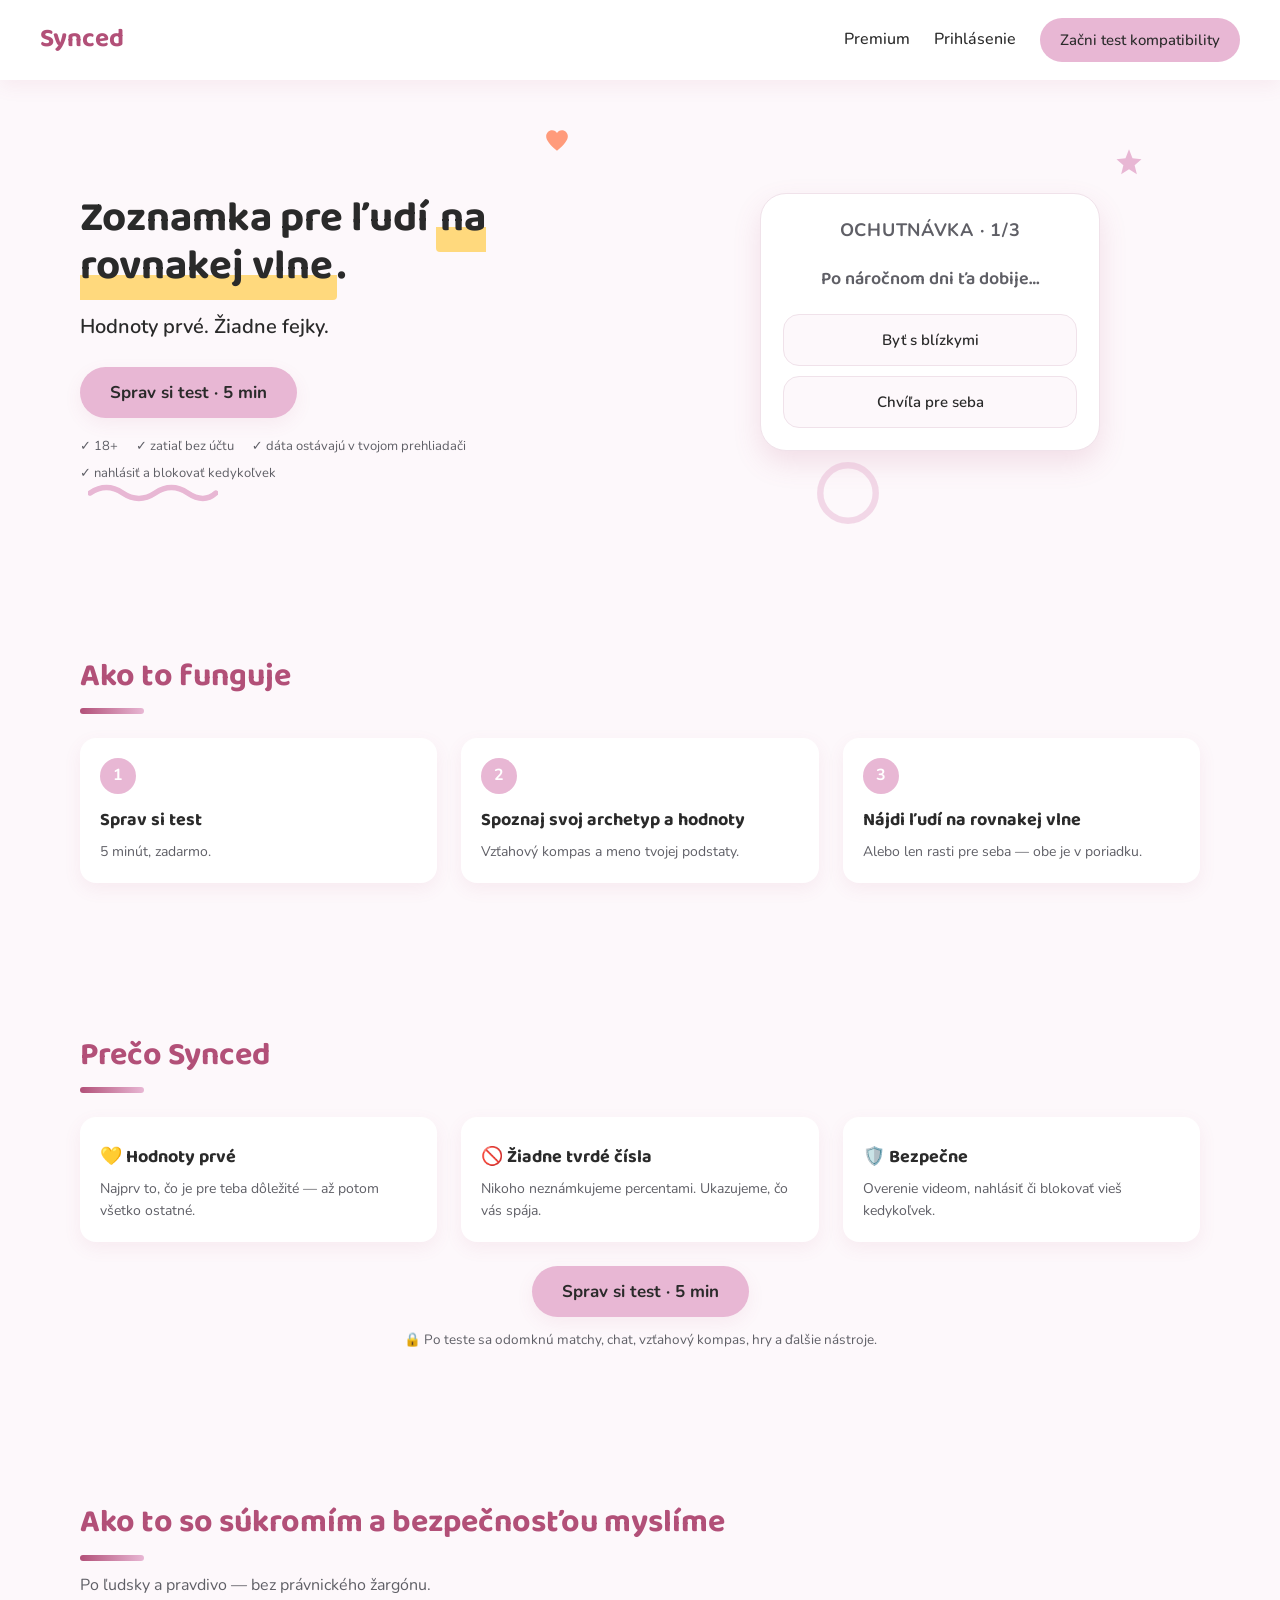
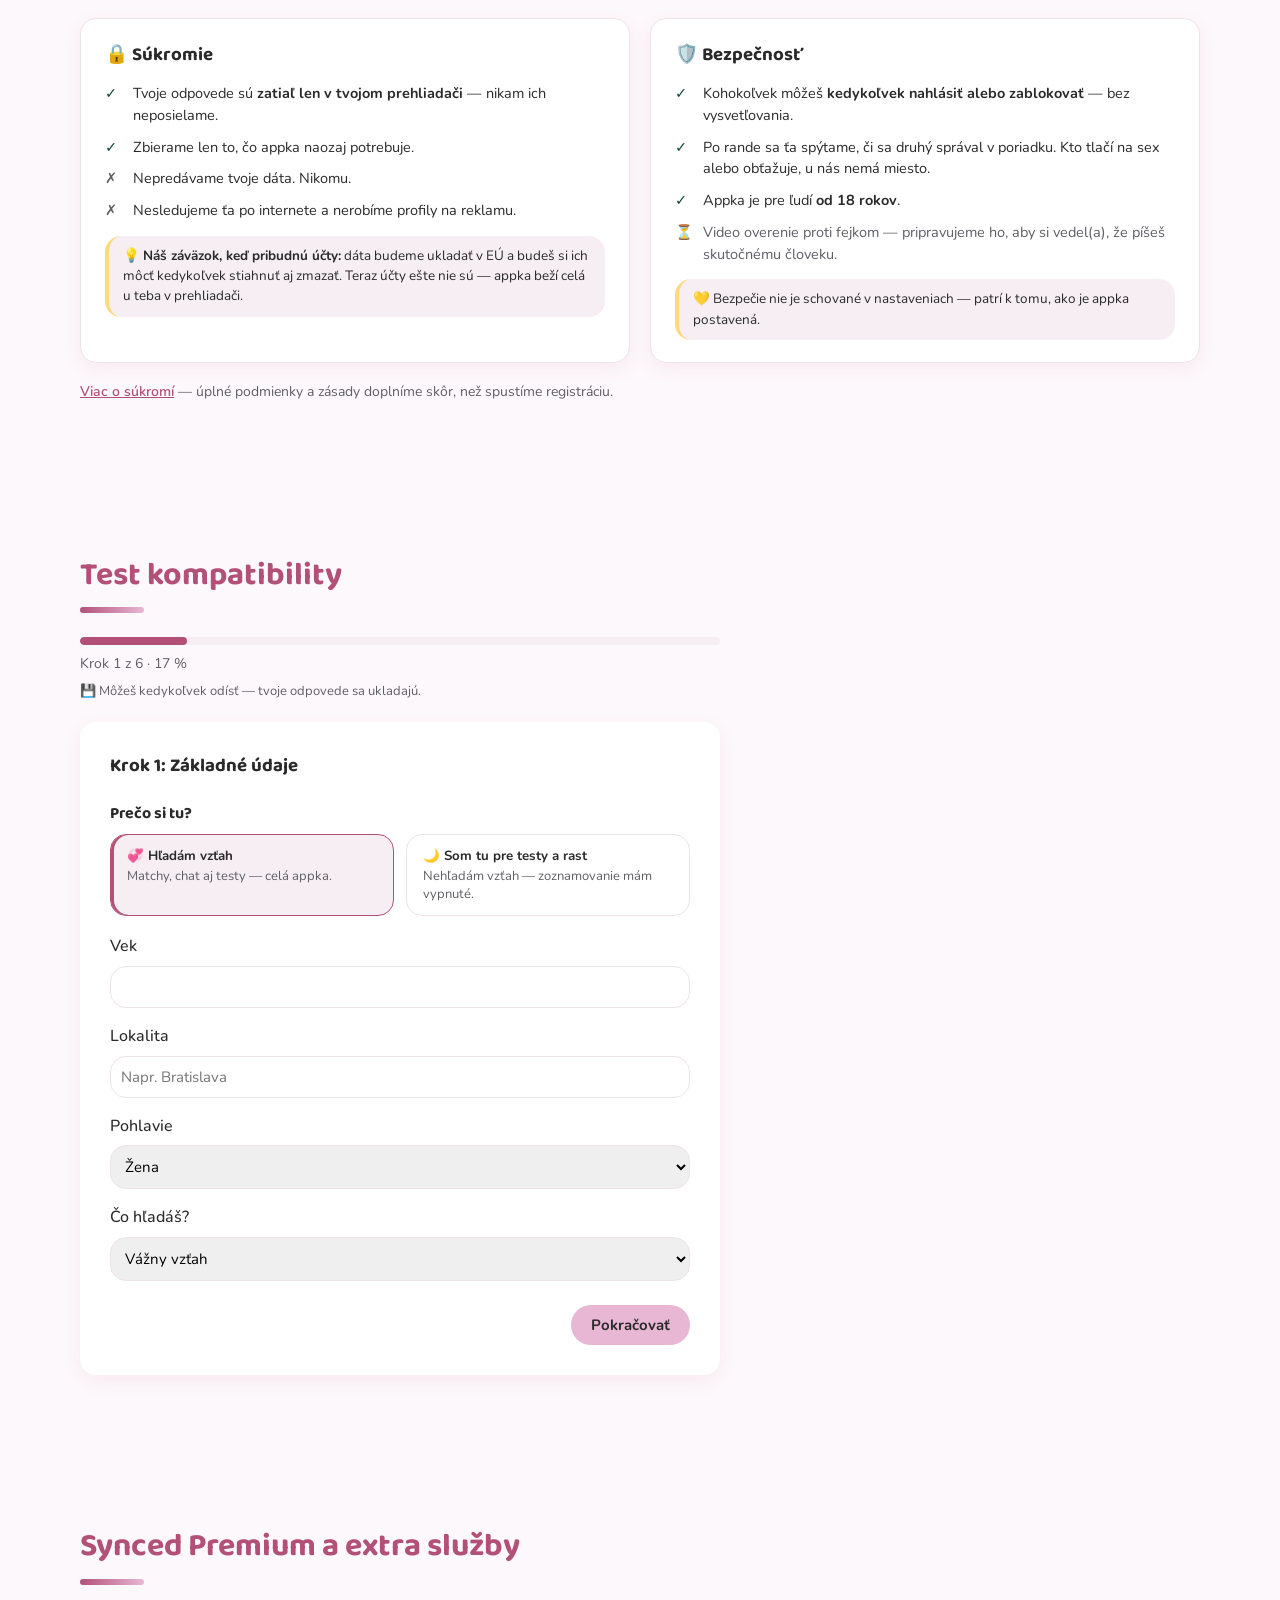
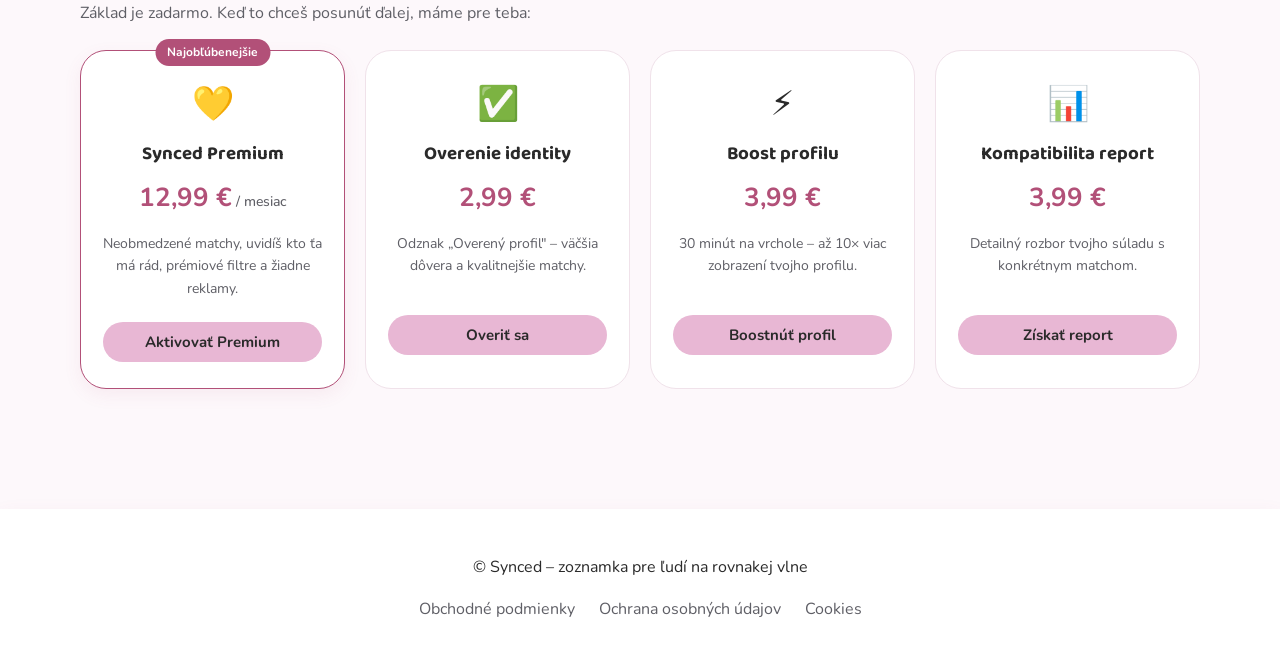
==== index.html @ 45dd11b1 "Landing: ludske zhrnutie sukromia + bezpecnost ako vyhoda (pravdive, bez backendu) Logika, data, mat" ====
<!DOCTYPE html>
<html lang="sk">
<head>
  <meta charset="UTF-8">
  <title>Synced – Zoznamka na rovnakej vlne</title>
  <meta name="viewport" content="width=device-width, initial-scale=1.0">
  <meta name="description" content="Synced – hodnotová zoznamka pre ľudí, ktorí hľadajú seriózny vzťah. Kompatibilita, hodnoty a video overenie.">
  <!-- PWA -->
  <link rel="manifest" href="manifest.json">
  <meta name="theme-color" content="#e8b7d4">
  <link rel="icon" type="image/png" sizes="32x32" href="assets/icon/favicon-32.png">
  <link rel="apple-touch-icon" sizes="180x180" href="assets/icon/apple-touch-icon.png">
  <meta name="apple-mobile-web-app-capable" content="yes">
  <meta name="apple-mobile-web-app-status-bar-style" content="default">
  <meta name="apple-mobile-web-app-title" content="Synced">
  <meta name="mobile-web-app-capable" content="yes">

  <link rel="preconnect" href="https://fonts.googleapis.com">
  <link rel="preconnect" href="https://fonts.gstatic.com" crossorigin>
  <link href="https://fonts.googleapis.com/css2?family=Baloo+2:wght@500;600;700&family=Nunito:wght@400;600;700&display=swap" rel="stylesheet">
  <link rel="stylesheet" href="styles.css">
</head>
<body>

  <!-- 1) LANDING / DOMOV -->
  <header class="app-header">
    <a href="#hero" class="logo">Synced</a>

    <!-- Hamburger pre mobil -->
    <button class="nav-toggle" id="navToggle" aria-label="Otvoriť menu" aria-expanded="false">
      <span></span><span></span><span></span>
    </button>

    <nav class="main-nav" id="mainNav">
      <a href="#dashboard" data-app-nav>Rozcestník</a>
      <a href="#rt-test" data-app-nav>Kompas</a>
      <a href="#matches" data-app-nav>Matchy</a>
      <a href="#profile" data-app-nav>Profil</a>
      <a href="#premium">Premium</a>
      <a href="#login">Prihlásenie</a>
      <a href="#signup" class="btn-primary" data-scroll="#signup">Začni test kompatibility</a>
    </nav>
  </header>

  <main>

    <!-- HERO SEKCIA -->
    <section id="hero" class="section-hero">
      <!-- Hravé dekorácie (čisté inline SVG, žiadne cudzie obrázky) -->
      <div class="hero-deco" aria-hidden="true">
        <svg class="hero-deco__item hero-deco__item--wave" viewBox="0 0 120 24" fill="none">
          <path d="M2 12 Q17 2 32 12 T62 12 T92 12 T118 12" stroke="var(--c-primary)" stroke-width="5" stroke-linecap="round"/>
        </svg>
        <svg class="hero-deco__item hero-deco__item--star" viewBox="0 0 24 24">
          <polygon points="12,1 14.8,8.2 22,9 16.5,13.8 18.3,21 12,17 5.7,21 7.5,13.8 2,9 9.2,8.2" fill="var(--c-primary)"/>
        </svg>
        <!-- koralová = jediný sekundárny ilustračný detail v hero -->
        <svg class="hero-deco__item hero-deco__item--heart" viewBox="0 0 24 24">
          <path d="M12 21 C5 15 2 11 2 7.5 C2 4.5 4.5 2 7.5 2 C9.5 2 11.2 3.1 12 4.7 C12.8 3.1 14.5 2 16.5 2 C19.5 2 22 4.5 22 7.5 C22 11 19 15 12 21 Z" fill="var(--c-secondary)"/>
        </svg>
        <svg class="hero-deco__item hero-deco__item--circle" viewBox="0 0 60 60">
          <circle cx="30" cy="30" r="26" fill="none" stroke="var(--c-primary)" stroke-width="6" opacity="0.5"/>
        </svg>
      </div>
      <div class="hero-text">
        <h1>Zoznamka pre ľudí <em class="hero-hl">na rovnakej vlne</em>.</h1>
        <p class="hero-sub">Hodnoty prvé. Žiadne fejky.</p>
        <button class="btn-primary btn-lg hero-cta" data-scroll="#signup">Sprav si test · 5 min</button>

        <!-- Trust pásik -->
        <!-- Claimy musia byť pravdivé pre AKTUÁLNY stav appky:
             beží bez backendu, takže žiadne „overení ľudia" ani
             „dáta v EÚ" – to sú zatiaľ len princípy (viď #privacy). -->
        <ul class="trust-strip">
          <li>✓ 18+</li>
          <li>✓ zatiaľ bez účtu</li>
          <li>✓ dáta ostávajú v tvojom prehliadači</li>
          <li>✓ nahlásiť a blokovať kedykoľvek</li>
        </ul>
      </div>
      <div class="hero-visual">
        <!-- Ochutnávka (3 kliky) – JS ju skryje, keď je test hotový -->
        <div class="taster" id="taster"><!-- naplní JS z TASTER --></div>
        <img class="hero-portrait" id="heroPortrait" src="assets/archetypes/kralovna.png"
          alt="Ilustrácia archetypu Kráľovná" width="320" height="320" hidden>
      </div>
    </section>

    <!-- AKO TO FUNGUJE – kompaktný pásik pod hero -->
    <section id="how-it-works" class="section section--tight">
      <h2>Ako to funguje</h2>
      <div class="steps steps--compact">
        <div class="step">
          <div class="step__num">1</div>
          <h3>Sprav si test</h3>
          <p>5 minút, zadarmo.</p>
        </div>
        <div class="step">
          <div class="step__num">2</div>
          <h3>Spoznaj svoj archetyp a hodnoty</h3>
          <p>Vzťahový kompas a meno tvojej podstaty.</p>
        </div>
        <div class="step">
          <div class="step__num">3</div>
          <h3>Nájdi ľudí na rovnakej vlne</h3>
          <p>Alebo len rasti pre seba — obe je v poriadku.</p>
        </div>
      </div>
    </section>

    <!-- PREČO SYNCED – krátko, pre nového návštevníka -->
    <section id="why-synced" class="section section--tight" data-before-test>
      <h2>Prečo Synced</h2>
      <div class="steps steps--compact">
        <div class="step">
          <h3>💛 Hodnoty prvé</h3>
          <p>Najprv to, čo je pre teba dôležité — až potom všetko ostatné.</p>
        </div>
        <div class="step">
          <h3>🚫 Žiadne tvrdé čísla</h3>
          <p>Nikoho neznámkujeme percentami. Ukazujeme, čo vás spája.</p>
        </div>
        <div class="step">
          <h3>🛡️ Bezpečne</h3>
          <p>Overenie videom, nahlásiť či blokovať vieš kedykoľvek.</p>
        </div>
      </div>
      <div class="why-cta">
        <button class="btn-primary btn-lg" data-scroll="#signup">Sprav si test · 5 min</button>
        <p class="locked-note" id="lockedNote">🔒 Po teste sa odomknú matchy, chat,
          vzťahový kompas, hry a ďalšie nástroje.</p>
      </div>
    </section>

    <!-- 2c) SÚKROMIE A BEZPEČNOSŤ – ľudské zhrnutie (nie právny dokument) -->
    <section id="privacy" class="section section--tight">
      <h2>Ako to so súkromím a bezpečnosťou myslíme</h2>
      <p class="dash-lead">Po ľudsky a pravdivo — bez právnického žargónu.</p>

      <div class="privacy-grid">
        <!-- A) SÚKROMIE -->
        <div class="privacy-card">
          <h3>🔒 Súkromie</h3>
          <ul class="privacy-list">
            <li class="privacy-yes">Tvoje odpovede sú <strong>zatiaľ len v tvojom
              prehliadači</strong> — nikam ich neposielame.</li>
            <li class="privacy-yes">Zbierame len to, čo appka naozaj potrebuje.</li>
            <li class="privacy-no">Nepredávame tvoje dáta. Nikomu.</li>
            <li class="privacy-no">Nesledujeme ťa po internete a nerobíme profily
              na reklamu.</li>
          </ul>
          <p class="privacy-principle">💡 <strong>Náš záväzok, keď pribudnú účty:</strong>
            dáta budeme ukladať v EÚ a budeš si ich môcť kedykoľvek stiahnuť aj zmazať.
            Teraz účty ešte nie sú — appka beží celá u teba v prehliadači.</p>
        </div>

        <!-- B) BEZPEČNOSŤ -->
        <div class="privacy-card">
          <h3>🛡️ Bezpečnosť</h3>
          <ul class="privacy-list">
            <li class="privacy-yes">Kohokoľvek môžeš <strong>kedykoľvek nahlásiť
              alebo zablokovať</strong> — bez vysvetľovania.</li>
            <li class="privacy-yes">Po rande sa ťa spýtame, či sa druhý správal
              v poriadku. Kto tlačí na sex alebo obťažuje, u nás nemá miesto.</li>
            <li class="privacy-yes">Appka je pre ľudí <strong>od 18 rokov</strong>.</li>
            <li class="privacy-plan">Video overenie proti fejkom — pripravujeme ho,
              aby si vedel(a), že píšeš skutočnému človeku.</li>
          </ul>
          <p class="privacy-principle">💛 Bezpečie nie je schované v nastaveniach —
            patrí k tomu, ako je appka postavená.</p>
        </div>
      </div>

      <p class="privacy-more">
        <a href="#" data-legal="privacy">Viac o súkromí</a>
        <span class="privacy-more__note">— úplné podmienky a zásady doplníme
          skôr, než spustíme registráciu.</span>
      </p>
    </section>

    <!-- 2) ONBOARDING + TEST KOMPATIBILITY -->
    <section id="signup" class="section">
      <h2>Test kompatibility</h2>

      <!-- Ponuka pokračovať v rozrobenom teste (naplní JS) -->
      <div id="resumeCard"></div>

      <div class="onboarding" id="onboarding">

        <!-- Progres -->
        <div class="onboarding-head">
          <div class="onboarding-progress">
            <div class="onboarding-progress__bar" id="progressBar"></div>
          </div>
          <p class="onboarding-counter">
            Krok <span id="stepCurrent">1</span> z <span id="stepTotal">6</span>
            <span class="onboarding-counter__pct" id="stepPct"></span>
          </p>
          <p class="onboarding-save-note">💾 Môžeš kedykoľvek odísť — tvoje
            odpovede sa ukladajú.</p>
        </div>

        <!-- KROK 1: ZÁKLADNÉ ÚDAJE -->
        <div class="onboarding-step is-active" data-step="1">
          <h3>Krok 1: Základné údaje</h3>
          <!-- Prečo si tu? – režim appky (naplní JS) -->
          <div class="mode-picker" id="modePickerOnboarding"></div>
          <form id="basic-info-form">
            <label>Vek
              <input type="number" name="age" min="18" max="80" required>
            </label>
            <label>Lokalita
              <input type="text" name="location" placeholder="Napr. Bratislava">
            </label>
            <label>Pohlavie
              <select name="gender">
                <option>Žena</option>
                <option>Muž</option>
                <option>Iné</option>
              </select>
            </label>
            <label>Čo hľadáš?
              <select name="intent">
                <option value="serious">Vážny vzťah</option>
                <option value="company">Spoločnosť</option>
                <option value="open">Neviem, chcem spoznať možnosti</option>
              </select>
            </label>
          </form>
          <div class="onboarding-nav">
            <span></span>
            <button type="button" class="btn-primary" data-nav="next">Pokračovať</button>
          </div>
        </div>

        <!-- KROK 2: HODNOTY -->
        <div class="onboarding-step" data-step="2">
          <h3>Krok 2: Hodnoty a životný štýl</h3>
          <div class="questions" data-questions="values">
            <!-- Otázky doplníme v Kroku 2 (rodina, kariéra, voľný čas, spiritualita, hranice) -->
            <p class="placeholder-note">Sem prídu otázky na hodnoty (rodina, kariéra, voľný čas, spiritualita, hranice).</p>
          </div>
          <div class="onboarding-nav">
            <button type="button" class="btn-secondary" data-nav="prev">Späť</button>
            <button type="button" class="btn-primary" data-nav="next">Pokračovať</button>
          </div>
        </div>

        <!-- KROK 3: OSOBNOSŤ -->
        <div class="onboarding-step" data-step="3">
          <h3>Krok 3: Tvoja osobnosť vo vzťahu</h3>
          <div class="questions" data-questions="personality">
            <p class="placeholder-note">Sem prídu Big Five light otázky.</p>
          </div>
          <div class="onboarding-nav">
            <button type="button" class="btn-secondary" data-nav="prev">Späť</button>
            <button type="button" class="btn-primary" data-nav="next">Pokračovať</button>
          </div>
        </div>

        <!-- KROK 4: PREFERENCIE PARTNERA -->
        <div class="onboarding-step" data-step="4">
          <h3>Krok 4: Čo hľadáš u partnera</h3>
          <div class="questions" data-questions="preferences">
            <p class="placeholder-note">Sem prídu preferencie, hodnoty a hranice pre partnera.</p>
          </div>
          <div class="onboarding-nav">
            <button type="button" class="btn-secondary" data-nav="prev">Späť</button>
            <button type="button" class="btn-primary" data-nav="next">Pokračovať</button>
          </div>
        </div>

        <!-- KROK 5: AVATAR – „JA" A „MÔJ IDEÁL" -->
        <div class="onboarding-step" data-step="5">
          <h3>Krok 5: Ako to vidíš ty</h3>
          <p class="avatar-microtext">Toto neslúži na hodnotenie – pomáha to,
            aby na prvom stretnutí nikoho nič neprekvapilo.</p>
          <div class="avatar-panels">
            <div class="avatar-panel">
              <h4>Ja</h4>
              <p class="avatar-note">Poskladaj svoju siluetu – žiadne čísla, žiadne miery.</p>
              <div data-avatar="self">
                <p class="placeholder-note">Sem príde výber vlastnej siluety.</p>
              </div>
            </div>
            <div class="avatar-panel">
              <h4>Môj ideál</h4>
              <p class="avatar-note">„Nezáleží mi" je úplne v poriadku – a odporúčaná voľba. 💛</p>
              <div data-avatar="ideal">
                <p class="placeholder-note">Sem príde výber ideálu.</p>
              </div>
            </div>
          </div>
          <div class="onboarding-nav">
            <button type="button" class="btn-secondary" data-nav="prev">Späť</button>
            <button type="button" class="btn-primary" data-nav="next">Zobraziť profil</button>
          </div>
        </div>

        <!-- KROK 6: ZHRNUTIE -->
        <div class="onboarding-step" data-step="6">
          <h3>Tvoj vzťahový profil</h3>
          <div id="profileSummary" class="profile-summary">
            <p class="placeholder-note">Tu sa zobrazí percentuálny profil, typ osobnosti a hodnoty po dokončení testu.</p>
          </div>
          <div class="onboarding-nav">
            <button type="button" class="btn-secondary" data-nav="prev">Späť</button>
            <button type="button" class="btn-primary" data-scroll="#matches">Pozri si svoje matchy</button>
          </div>
        </div>

      </div>
    </section>

    <!-- 2b) ROZCESTNÍK – čo mám spraviť ďalej -->
    <section id="dashboard" class="section">
      <h2>Tvoj rozcestník</h2>
      <p class="dash-lead">Všetko na jednom mieste — pokračuj tam, kde ťa to ťahá.</p>
      <div class="dash-grid" id="dashGrid"><!-- naplní JS --></div>
    </section>

    <!-- 3a) VZŤAHOVÝ KOMPAS (RT test) – hneď za rozcestníkom, nech je vidno -->
    <section id="rt-test" class="section">
      <h2>🧭 Vzťahový kompas</h2>
      <p class="vg-intro"><!-- naplní JS z RT_TEST.intro --></p>

      <div class="rt-box">
        <div id="rtItems"><!-- 16 tvrdení naplní JS --></div>
        <p class="rt-progress" id="rtProgress"></p>
        <button type="button" class="btn-primary" id="rtConfirm" disabled>Vyhodnotiť</button>
      </div>

      <div class="vg-result" id="rtResult" hidden></div>
    </section>

    <!-- 3b) KOHO HĽADÁM – zoradenie archetypov (preferencia partnera) -->
    <section id="archetype-pref" class="section">
      <h2>🏰 Koho hľadám</h2>
      <p class="vg-intro">Nie je to o škatuľkách – len ku komu ťa to intuitívne
        ťahá. Skutoční ľudia vždy prekvapia. 💛</p>

      <div class="vg-play ap-box">
        <div class="arch-picker" id="apSetPicker"><!-- naplní JS --></div>
        <p class="ap-suggest" id="apSuggestNote" hidden>🧭 Navrhli sme poradie
          podľa tvojho kompasu – uprav si ho, ako cítiš. 💛</p>
        <p class="vg-hint">Zoraď od „najbližšie môjmu srdcu" po „najmenej".</p>
        <ul class="vg-cards" id="apCards"><!-- naplní JS --></ul>
        <button type="button" class="btn-primary" id="apConfirm">Potvrdiť poradie</button>
      </div>

      <div class="vg-result" id="apResult" hidden></div>
    </section>

    <!-- 3) PROFIL POUŽÍVATEĽA -->
    <section id="profile" class="section">
      <h2>Môj profil</h2>
      <!-- Hlavička s menom podstaty (naplní JS po výbere) -->
      <div id="profileEssence"></div>
      <!-- Režim appky: zoznamovanie vs. rast (naplní JS) -->
      <div class="mode-picker" id="modePickerProfile"></div>
      <div class="profile-layout">
        <div class="profile-main">
          <div class="profile-photo">
            <span>Profilová fotka</span>
          </div>
          <div class="profile-video">
            <span>Krátke video „O mne"</span>
          </div>
        </div>
        <div class="profile-details">
          <h3>Hodnotový profil</h3>
          <ul id="profileValuesList">
            <li>Rodina je pre mňa dôležitá</li>
            <li>Chcem harmonický životný štýl</li>
          </ul>

          <h3>Osobnostný profil</h3>
          <p id="profilePersonality">Typ: napr. „Empatický analytik"</p>

          <h3>Meno podstaty</h3>
          <!-- Po výbere mena sem JS vykreslí pruh -->
          <div id="profileEssenceEntry">
            <a class="vg-entry" href="#essence-name" data-scroll="#essence-name">
              ✨ Meno tvojej podstaty <span class="vg-entry__time">(1 min)</span>
            </a>
          </div>

          <h3>Rebríček hodnôt</h3>
          <!-- Po dohraní hry sem JS vykreslí pruh s rebríčkom + Zdieľať -->
          <div id="profileValuesGame">
            <a class="vg-entry" href="#values-game" data-scroll="#values-game">
              🎭 Hra: Rebríček hodnôt <span class="vg-entry__time">(2 min)</span>
            </a>
          </div>

          <h3>Moje priority</h3>
          <!-- Po dohraní kuchynského testu sem JS vykreslí pruh + Zdieľať -->
          <div id="profileKitchenGame">
            <a class="vg-entry" href="#kitchen-game" data-scroll="#kitchen-game">
              🍳 Hra: Kuchynský test <span class="vg-entry__time">(2 min)</span>
            </a>
          </div>

          <h3>Z čoho sa skladám</h3>
          <!-- Po dohraní hry s tvarmi sem JS vykreslí pruh + Zdieľať -->
          <div id="profileShapeGame">
            <a class="vg-entry" href="#shape-game" data-scroll="#shape-game">
              🔺 Hra: Panáčik z tvarov <span class="vg-entry__time">(2 min)</span>
            </a>
          </div>

          <h3>Vzťahový kompas</h3>
          <!-- Voľba archetypovej sady (pohlavie appka nezbiera) -->
          <div class="arch-picker" id="archetypeSetPicker"><!-- naplní JS --></div>
          <!-- Po dokončení RT testu sem JS vykreslí pruh s kútom -->
          <div id="profileRtTest">
            <a class="vg-entry" href="#rt-test" data-scroll="#rt-test">
              🧭 Vzťahový kompas <span class="vg-entry__time">(3 min)</span>
            </a>
          </div>

          <h3>Koho hľadám</h3>
          <!-- Po zoradení archetypov sem JS vykreslí pruh s poradím -->
          <div id="profileArchPref">
            <a class="vg-entry" href="#archetype-pref" data-scroll="#archetype-pref">
              🏰 Koho hľadám <span class="vg-entry__time">(2 min)</span>
            </a>
          </div>

          <h3>Asertivita</h3>
          <!-- Po prejdení tréningu sem JS vykreslí tendenciu (privátna) -->
          <div id="profileAssert">
            <a class="vg-entry" href="#assert-training" data-scroll="#assert-training">
              🛡️ Asertivita: vyhraj bez boja <span class="vg-entry__time">(5 min)</span>
            </a>
          </div>

          <h3>Overenie identity</h3>
          <!-- Placeholder video overenia (Krok 5) – napojí sa na Supabase Storage -->
          <div class="verify" id="verify">
            <p class="verify__status" id="verifyStatus">
              <span class="verify__badge verify__badge--none">Neoverené</span>
            </p>
            <p class="verify__hint">Nahraj krátke video (5–10 s), kde povieš svoje meno – potvrdíš tým, že si reálny človek. 💛</p>

            <label class="verify__consent">
              <input type="checkbox" id="verifyConsent">
              Súhlasím so spracovaním videa na účel overenia (GDPR).
            </label>

            <div class="verify__actions">
              <input type="file" id="verifyFile" accept="video/*" hidden>
              <button class="btn-secondary" id="verifyPick" disabled>🎥 Vybrať / nahrať video</button>
              <button class="btn-primary" id="verifySend" disabled>Odoslať na overenie</button>
            </div>
            <video id="verifyPreview" class="verify__preview" controls hidden></video>
          </div>

          <h3>Zviditeľni sa</h3>
          <button class="btn-primary" data-buy="boost">⚡ Boost profilu</button>
        </div>
      </div>
    </section>

    <!-- 4) MATCHOVANIE -->
    <section id="matches" class="section">
      <h2>Tvoje dnešné matchy</h2>
      <!-- Info pruh pre režim rast (naplní JS) -->
      <div id="matchesModeNote"></div>
      <div class="matches-grid" id="matchesGrid">
        <!-- Naplní JS (Krok 3). Dovtedy statické ukážky (bez čísel): -->
        <article class="match-card">
          <h3>Anna, 28</h3>
          <p class="match-type">Harmonický pár</p>
          <p class="match-meta">💛 Veľa spoločného v hodnotách — <b>rodina</b> a <b>pokoj</b> vás spájajú.</p>
          <button class="btn-primary" data-scroll="#signup">Sprav si test</button>
        </article>
        <article class="match-card">
          <h3>Peter, 32</h3>
          <p class="match-type">Spriaznené duše</p>
          <p class="match-meta">💛 Spája vás <b>osobný rast</b>.</p>
          <button class="btn-primary" data-scroll="#signup">Sprav si test</button>
        </article>
      </div>
    </section>

    <!-- 4b) HRA: REBRÍČEK HODNÔT (príbeh o Lole) -->
    <section id="values-game" class="section">
      <h2>🎭 Hra: Rebríček hodnôt</h2>
      <p class="vg-intro"><!-- naplní JS z VALUES_GAME.intro --></p>

      <div class="vg-layout">
        <div class="vg-story">
          <h3>Príbeh o Lole</h3>
          <p id="vgStory"><!-- naplní JS z VALUES_GAME.story --></p>
        </div>

        <div class="vg-play">
          <h3>Zoraď postavy</h3>
          <p class="vg-hint">Od najsympatickejšej (hore) po najmenej sympatickú (dole).</p>
          <ul class="vg-cards" id="vgCards"></ul>
          <button type="button" class="btn-primary" id="vgConfirm">Potvrdiť poradie</button>
        </div>
      </div>

      <div class="vg-result" id="vgResult" hidden></div>
    </section>

    <!-- 4c) HRA: KUCHYNSKÝ TEST (5 podnetov) -->
    <section id="kitchen-game" class="section">
      <h2>🍳 Hra: Kuchynský test</h2>
      <p class="vg-intro"><!-- naplní JS z KITCHEN_GAME.intro --></p>

      <div class="vg-layout">
        <div class="vg-story">
          <h3>Konečne chvíľa pre seba</h3>
          <p id="kgStory"><!-- naplní JS z KITCHEN_GAME.story --></p>
        </div>

        <div class="vg-play">
          <h3>Zoraď podnety</h3>
          <p class="vg-hint">Od prvého, čo urobíš, po posledné.</p>
          <ul class="vg-cards" id="kgCards"></ul>
          <button type="button" class="btn-primary" id="kgConfirm">Potvrdiť poradie</button>
        </div>
      </div>

      <div class="vg-result" id="kgResult" hidden></div>
    </section>

    <!-- 4d) HRA: PANÁČIK Z TVAROV (10 dielikov, 3 tvary) -->
    <section id="shape-game" class="section">
      <h2>🔺 Hra: Panáčik z tvarov</h2>
      <p class="vg-intro"><!-- naplní JS zo SHAPE_GAME.intro --></p>

      <div class="vg-layout">
        <div class="vg-story">
          <h3>Ako na to</h3>
          <p id="sgHowto"><!-- naplní JS zo SHAPE_GAME.howto --></p>
        </div>

        <div class="vg-play">
          <h3>Poskladaj sa</h3>
          <p class="vg-hint">Klikaním na dieliky prepínaš tvary.</p>
          <div class="sg-board" id="sgBoard"></div>
          <p class="sg-counter" id="sgCounter"></p>
          <button type="button" class="btn-primary" id="sgConfirm" disabled>Hotovo</button>
        </div>
      </div>

      <div class="vg-result" id="sgResult" hidden></div>
    </section>

    <!-- 4e3) MENO TVOJEJ PODSTATY (prídavné + podstatné meno) -->
    <section id="essence-name" class="section">
      <h2>✨ Meno tvojej podstaty</h2>
      <p class="vg-intro"><!-- naplní JS z ESSENCE_NAME.intro --></p>

      <div class="vg-play en-box">
        <p class="en-invite" id="enInvite" hidden></p>
        <p class="vg-hint">Vyber si meno, ktoré ti sadne — návrhy vychádzajú
          z tvojich výsledkov.</p>
        <div class="en-cards" id="enCards"><!-- naplní JS --></div>
        <button type="button" class="btn-secondary" id="enMore">Vygenerovať ďalšie</button>
      </div>

      <div class="vg-result" id="enResult" hidden></div>
    </section>

    <!-- 4f) ASERTIVITA – tréning komunikácie -->
    <section id="assert-training" class="section">
      <h2>🛡️ Asertivita — pevný a láskavý zároveň</h2>
      <p class="vg-intro">Tréning komunikácie: udržať hranicu bez boja.</p>

      <div class="vg-story at-philosophy">
        <h3>Tri cesty</h3>
        <p id="atPhilosophy"><!-- naplní JS z ASSERT_TRAINING.intro --></p>
      </div>

      <div class="at-explainers">
        <div class="avatar-panel" id="atStyles"><!-- naplní JS --></div>
        <div class="avatar-panel" id="atTriangle"><!-- naplní JS --></div>
      </div>

      <!-- Prehľad modulu: mikro-lekcie a knižnica techník -->
      <div class="at-tiles" id="atTiles"><!-- naplní JS --></div>
      <div class="vg-play at-extra" id="atExtra" hidden><!-- naplní JS --></div>

      <h3 class="at-scenes-title">Cvičné scény</h3>
      <div class="vg-play at-scene-box" id="atScene"><!-- cvičné scény naplní JS --></div>

      <div class="vg-result" id="atResult" hidden></div>
    </section>

    <!-- 5) CHAT -->
    <section id="chat" class="section">
      <h2>Chat</h2>
      <div class="chat-layout">
        <aside class="chat-list">
          <h3>Konverzácie</h3>
          <ul id="chatList">
            <!-- Naplní JS z matchov -->
          </ul>
        </aside>

        <div class="chat-window">
          <div class="chat-header" id="chatHeader">
            <span>Vyber si konverzáciu vľavo 💬</span>
          </div>

          <div class="chat-messages" id="chatMessages">
            <!-- Správy napĺňa JS -->
          </div>

          <div class="chat-ai-suggestions" id="chatSuggestions">
            <p>💡 AI návrhy tém:</p>
            <div class="suggestion-list" id="suggestionList"></div>
          </div>

          <form class="chat-input" id="chatForm">
            <input type="text" placeholder="Napíš správu..." id="chatInput">
            <button type="submit" class="btn-primary">Poslať</button>
            <button type="button" class="btn-secondary" data-scroll="#video">Video chat</button>
          </form>
        </div>
      </div>
    </section>

    <!-- 6) VIDEO CHAT (PLACEHOLDER) -->
    <section id="video" class="section">
      <h2>Video stretnutie</h2>
      <!-- Placeholder video hovoru (Krok 5) – napojí sa na Daily.co / WebRTC -->
      <div class="video-container" id="videoContainer">

        <!-- Stav 1: pred hovorom -->
        <div class="video-idle" id="videoIdle">
          <p>📹 Bezpečný video hovor priamo v aplikácii – len s tvojimi matchmi.</p>
          <button class="btn-primary btn-lg" id="videoStart">Spustiť video hovor</button>
        </div>

        <!-- Stav 2: počas hovoru (placeholder plátna) -->
        <div class="video-call" id="videoCall" hidden>
          <div class="video-stage">
            <div class="video-tile video-tile--remote"><span id="videoRemoteLabel">Čaká sa na spojenie…</span></div>
            <div class="video-tile video-tile--self"><span>Ty</span></div>
          </div>
          <div class="video-controls">
            <button class="video-ctrl" id="videoMic" title="Mikrofón">🎤</button>
            <button class="video-ctrl" id="videoCam" title="Kamera">🎥</button>
            <button class="video-ctrl video-ctrl--end" id="videoEnd" title="Ukončiť">📵 Zložiť</button>
          </div>
        </div>
      </div>
    </section>

    <!-- 7) MONETIZÁCIA -->
    <section id="premium" class="section">
      <h2>Synced Premium a extra služby</h2>
      <p class="premium-lead">Základ je zadarmo. Keď to chceš posunúť ďalej, máme pre teba:</p>
      <div class="pricing-grid" id="pricingGrid">
        <!-- Naplní JS z Billing.products -->
      </div>
    </section>

  </main>

  <footer class="app-footer">
    <p>© Synced – zoznamka pre ľudí na rovnakej vlne</p>
    <nav class="footer-nav">
      <a href="#terms" data-legal="terms">Obchodné podmienky</a>
      <a href="#privacy" data-legal="privacy">Ochrana osobných údajov</a>
      <a href="#cookies" data-legal="cookies">Cookies</a>
    </nav>
  </footer>

  <!-- Sticky CTA na mobile – skryje sa, keď používateľ začne test -->
  <div class="sticky-cta" id="stickyCta">
    <button class="btn-primary btn-lg" data-scroll="#signup">Sprav si test · 5 min</button>
  </div>

  <!-- Univerzálne modálne okno (checkout + právne texty) -->
  <div class="modal-overlay" id="modal" hidden>
    <div class="modal" role="dialog" aria-modal="true">
      <button class="modal__close" id="modalClose" aria-label="Zavrieť">✕</button>
      <div class="modal__body" id="modalBody"></div>
    </div>
  </div>

  <script src="data.js" defer></script>
  <script src="script.js" defer></script>
</body>
</html>
---- styles.css ----
/* ==============================
   SYNCED – STYLES
   ------------------------------
   Obsah:
   1. Globálne premenné a reset
   2. Header + navigácia (+ hamburger)
   3. Tlačidlá
   4. Hero
   5. Sekcie + "Ako to funguje"
   6. Onboarding wizard
   7. Profil
   8. Matchy
   9. Chat
   10. Footer
   11. Responzivita (media queries)
============================== */

/* ------------------------------
   1. GLOBAL
------------------------------ */

:root {
  /* --- Dizajnový systém: ružová + 3 harmonické akcenty --- */
  --c-primary: #e8b7d4;    /* jemná ružová (brand) */
  --c-primary-dark: #b25078; /* sýta ružová – texty/aktívne (WCAG AA na bielej) */
  /* --- Akcenty MAJÚ ROLU, nie sú dekorácia všade ---------------
     Ružová = značka (primárne akcie, aktívne stavy, kľúčové prvky).
     Akcenty sa používajú striedmo a vždy v tej istej role:      */
  --c-accent-1: #ff9b7b;   /* koralová – sekundárne ilustračné detaily */
  --c-accent-2: #5aab98;   /* mätová   – ÚSPECH / hotové */
  --c-accent-3: #ffd97d;   /* žltá     – JEMNÝ DÔRAZ / tip */

  /* Sémantické aliasy – v kóde používaj tieto, nie čísla */
  --c-success: var(--c-accent-2);
  --c-success-soft: #dff0ea;   /* podklad pre „hotové" odznaky */
  --c-success-ink: #14453b;    /* text na mätovom podklade */
  --c-highlight: var(--c-accent-3);
  --c-secondary: var(--c-accent-1);
  --c-off: #4f4a57;        /* neutrálny „vypnutý" stav (nie akcent) */
  --c-bg: #fdf8fb;         /* pozadie s ružovým nádychom */
  --c-surface: #ffffff;    /* karty a povrchy */
  --c-text: #2a2a2a;
  --c-muted: #5f5f66;

  /* Pôvodné názvy mapované na systém (spätná kompatibilita) */
  --bg: var(--c-bg);
  --bg-light: var(--c-surface);
  --text: var(--c-text);
  --text-light: var(--c-muted);
  --primary: var(--c-primary);
  --primary-dark: var(--c-primary-dark);
  --accent: #f6eef3;       /* veľmi svetlá ružová (pozadia) */
  --border: #f0e2ea;
  --radius: 16px;
  --radius-lg: 26px;
  --shadow: 0 6px 18px rgba(178, 80, 120, 0.08);
  --shadow-hover: 0 12px 28px rgba(178, 80, 120, 0.15);
  --max-width: 1200px;
  --space: 40px;
}

* { box-sizing: border-box; }

/* Atribút hidden má vždy prednosť (inak ho prebije display:grid/flex) */
[hidden] { display: none !important; }

body {
  margin: 0;
  padding: 0;
  font-family: "Nunito", "Inter", system-ui, -apple-system, sans-serif;
  background: var(--bg);
  color: var(--text);
  line-height: 1.6;
}

/* Priateľské, sebavedomé nadpisy */
h1, h2, h3, h4, .logo {
  font-family: "Baloo 2", "Nunito", system-ui, sans-serif;
}

main {
  max-width: var(--max-width);
  margin: 0 auto;
}

img { max-width: 100%; display: block; }

/* ------------------------------
   2. HEADER
------------------------------ */

.app-header {
  display: flex;
  justify-content: space-between;
  align-items: center;
  padding: 18px 40px;
  background: var(--bg-light);
  box-shadow: var(--shadow);
  position: sticky;
  top: 0;
  z-index: 100;
}

.logo {
  font-size: 26px;
  font-weight: 700;
  color: var(--primary-dark);
  text-decoration: none;
}

.main-nav {
  display: flex;
  align-items: center;
}

.main-nav a {
  margin-left: 24px;
  text-decoration: none;
  color: var(--text);
  font-weight: 500;
  transition: color 0.2s;
}

.main-nav a:hover { color: var(--primary-dark); }

.main-nav a.btn-primary { color: var(--text); }

/* Hamburger – skrytý na desktope */
.nav-toggle {
  display: none;
  flex-direction: column;
  justify-content: space-between;
  width: 28px;
  height: 20px;
  background: none;
  border: none;
  cursor: pointer;
  padding: 0;
}

.nav-toggle span {
  display: block;
  height: 3px;
  width: 100%;
  background: var(--primary-dark);
  border-radius: 3px;
  transition: 0.3s;
}

/* ------------------------------
   3. TLAČIDLÁ
------------------------------ */

.btn-primary {
  background: var(--primary);
  color: var(--text);
  padding: 10px 20px;
  border-radius: 999px;   /* pill */
  border: none;
  cursor: pointer;
  font-family: inherit;
  font-weight: 700;
  font-size: 15px;
  transition: background 0.2s, color 0.2s, transform 0.15s, box-shadow 0.2s;
}

.btn-primary:hover {
  background: var(--primary-dark);
  color: #fff;
  transform: translateY(-1px);
  box-shadow: var(--shadow);
}
.btn-primary:active { transform: scale(0.97); }

.btn-lg {
  padding: 14px 30px;
  font-size: 17px;
  border-radius: 999px;
  box-shadow: var(--shadow);
}

.btn-secondary {
  background: var(--accent);
  color: var(--text);
  padding: 10px 20px;
  border-radius: 999px;   /* pill */
  border: 1px solid var(--border);
  cursor: pointer;
  font-family: inherit;
  font-weight: 600;
  transition: background 0.2s, border-color 0.2s, transform 0.15s;
}

.btn-secondary:hover {
  background: var(--primary);
  border-color: var(--primary);
  transform: translateY(-1px);
}
.btn-secondary:active { transform: scale(0.97); }

/* ------------------------------
   4. HERO
------------------------------ */

.section-hero {
  display: flex;
  align-items: center;
  justify-content: space-between;
  gap: 40px;
  padding: 80px 40px;
  position: relative;
  overflow: hidden;
}

/* Hravé SVG dekorácie v hero (čisto vizuálne) */
.hero-deco { position: absolute; inset: 0; pointer-events: none; }
.hero-deco__item { position: absolute; }
.hero-deco__item--wave   { width: 130px; left: 4%;  bottom: 12%; }
.hero-deco__item--star   { width: 30px;  right: 8%; top: 14%;  animation: floaty 5s ease-in-out infinite; }
.hero-deco__item--heart  { width: 26px;  left: 42%; top: 10%;  animation: floaty 6s ease-in-out infinite 1s; }
.hero-deco__item--circle { width: 64px;  right: 30%; bottom: 8%; }

@keyframes floaty {
  0%, 100% { transform: translateY(0); }
  50% { transform: translateY(-8px); }
}

.hero-sub {
  font-size: 20px !important;
  font-weight: 600;
  color: var(--text) !important;
}

.hero-cta { margin-top: 4px; }

/* Trust pásik pod CTA */
.trust-strip {
  list-style: none;
  display: flex;
  flex-wrap: wrap;
  gap: 6px 18px;
  padding: 0;
  margin: 18px 0 0;
  font-size: 13px;
  color: var(--text-light);
}
.trust-strip li { white-space: nowrap; }

/* Ilustrácia archetypu v hero */
.hero-portrait {
  width: 320px;
  max-width: 78vw;
  height: auto;
  aspect-ratio: 1;
  object-fit: cover;
  border-radius: 50%;
  border: 6px solid var(--c-surface);
  box-shadow: var(--shadow-hover);
}

/* Sticky CTA – len na mobile a len kým sa nezačne test */
.sticky-cta {
  display: none;
  position: fixed;
  left: 0;
  right: 0;
  bottom: 0;
  z-index: 90;
  padding: 10px 16px calc(10px + env(safe-area-inset-bottom, 0px));
  background: rgba(253, 248, 251, 0.95);
  backdrop-filter: blur(6px);
  border-top: 1px solid var(--border);
  text-align: center;
}
.sticky-cta .btn-primary { width: 100%; max-width: 420px; }
.sticky-cta.is-hidden { display: none !important; }

@media (max-width: 640px) {
  .sticky-cta { display: block; }
  /* aby posledná sekcia nebola pod sticky pruhom */
  body:not(.cta-hidden) .app-footer { padding-bottom: 84px; }
}

/* Dotykové ciele na mobile */
@media (max-width: 640px) {
  .btn-primary, .btn-secondary, .opt, .avatar-chip,
  .at-answer, .en-card, .mode-option, .chat-menu button {
    min-height: 44px;
  }
  .vg-card__move button, .sg-slot { min-width: 44px; min-height: 44px; }
  .opts { gap: 12px; }
}

/* Súkromie a bezpečnosť – ľudské zhrnutie na landingu */
.privacy-grid {
  display: grid;
  grid-template-columns: repeat(auto-fit, minmax(300px, 1fr));
  gap: 20px;
}
.privacy-card {
  background: var(--c-surface);
  border: 1px solid var(--border);
  border-radius: var(--radius);
  box-shadow: var(--shadow);
  padding: 22px 24px;
}
.privacy-card h3 { margin: 0 0 12px; }
.privacy-list { list-style: none; margin: 0 0 14px; padding: 0; }
.privacy-list li {
  position: relative;
  padding-left: 28px;
  margin-bottom: 10px;
  font-size: 14.5px;
  line-height: 1.5;
}
.privacy-list li::before {
  position: absolute;
  left: 0;
  top: 0;
  font-weight: 700;
}
/* ✓ robíme = úspech (mäta), ✗ nerobíme = neutrál, ⏳ pripravujeme = dôraz */
.privacy-yes::before { content: '✓'; color: var(--c-success-ink); }
.privacy-no::before { content: '✗'; color: var(--c-muted); }
.privacy-plan::before { content: '⏳'; }
.privacy-plan { color: var(--text-light); }

.privacy-principle {
  margin: 0;
  padding: 10px 14px;
  background: var(--accent);
  border-left: 4px solid var(--c-highlight);   /* rola: jemný dôraz */
  border-radius: var(--radius);
  font-size: 13.5px;
  line-height: 1.5;
}
.privacy-more { margin: 18px 0 0; font-size: 14px; }
.privacy-more a { color: var(--primary-dark); font-weight: 600; }
.privacy-more__note { color: var(--text-light); }

/* Ulož a pokračuj – ponuka nadviazať na rozrobený test */
.resume-card {
  display: flex;
  align-items: center;
  justify-content: space-between;
  gap: 16px;
  flex-wrap: wrap;
  background: var(--c-surface);
  border: 1px solid var(--border);
  border-left: 4px solid var(--c-highlight);   /* rola: jemný dôraz */
  border-radius: var(--radius);
  box-shadow: var(--shadow);
  padding: 16px 20px;
  margin-bottom: 20px;
}
.resume-card__title {
  margin: 0;
  font-family: "Baloo 2", sans-serif;
  font-weight: 600;
  font-size: 17px;
}
.resume-card__sub { margin: 2px 0 0; font-size: 13.5px; color: var(--text-light); }
.resume-card__actions { display: flex; gap: 10px; flex-wrap: wrap; }

/* Progres testu – čitateľný aj na mobile */
.onboarding-counter__pct { color: var(--text-light); }
.onboarding-save-note {
  margin: 6px 0 0;
  font-size: 13px;
  color: var(--text-light);
}

@media (max-width: 640px) {
  .resume-card { flex-direction: column; align-items: stretch; }
  .resume-card__actions .btn-primary,
  .resume-card__actions .btn-secondary { flex: 1; }
}

/* Ochutnávka v hero */
.taster {
  width: 340px;
  max-width: 100%;
  background: var(--c-surface);
  border: 1px solid var(--border);
  border-radius: var(--radius-lg);
  box-shadow: var(--shadow-hover);
  padding: 22px;
  text-align: center;
}
.taster__progress {
  margin: 0 0 8px;
  font-size: 12px;
  font-weight: 700;
  letter-spacing: 0.04em;
  text-transform: uppercase;
  color: var(--primary-dark);
}
.taster__q {
  margin: 0 0 14px;
  font-family: "Baloo 2", sans-serif;
  font-size: 19px;
  font-weight: 600;
}
.taster__opts { display: flex; flex-direction: column; gap: 10px; }
.taster__opt {
  min-height: 52px;
  border: 1px solid var(--border);
  background: var(--bg);
  border-radius: var(--radius);
  padding: 12px 16px;
  font-family: inherit;
  font-size: 15px;
  font-weight: 600;
  color: var(--text);
  cursor: pointer;
  transition: background 0.2s, border-color 0.2s, transform 0.15s;
}
.taster__opt:hover { background: var(--accent); border-color: var(--primary); }
.taster__opt:active { transform: scale(0.97); }

.taster__imgs { display: flex; justify-content: center; gap: 10px; margin-bottom: 12px; }
.taster__imgs img {
  width: 88px;
  height: 88px;
  object-fit: cover;
  border-radius: 50%;
  border: 3px solid var(--primary);
  box-shadow: var(--shadow);
}
.taster__world { margin: 0 0 6px; font-size: 17px; }
.taster__world strong { color: var(--primary-dark); }
.taster__line { margin: 0 0 16px; font-size: 14px; color: var(--text-light); }
.taster__cta { width: 100%; font-size: 15px; padding: 14px 18px; }
.taster__note { margin: 12px 0 0; font-size: 12.5px; color: var(--text-light); }
.taster__again {
  border: 0;
  background: none;
  padding: 0 0 0 4px;
  font: inherit;
  color: var(--primary-dark);
  text-decoration: underline;
  cursor: pointer;
}

/* Kompaktnejšie sekcie na landingu + poznámka o odomknutí */
.section--tight { padding-top: 36px; padding-bottom: 36px; }
.steps--compact .step { padding: 20px; }
.steps--compact .step h3 { font-size: 18px; margin: 6px 0; }
.steps--compact .step p { margin: 0; font-size: 14px; color: var(--text-light); }
.why-cta { margin-top: 24px; text-align: center; }
.locked-note {
  margin: 12px 0 0;
  font-size: 13.5px;
  color: var(--text-light);
}

/* Zvýraznenie sloganu – rola: jemný dôraz (žltá), jediné miesto v hero */
.hero-hl {
  font-style: normal;
  background: linear-gradient(transparent 62%, var(--c-highlight) 62%);
  border-radius: 4px;
  padding: 0 4px;
}

.hero-text { flex: 1; }

.section-hero h1 {
  font-size: 42px;
  line-height: 1.15;
  margin-bottom: 10px;
}

.section-hero p {
  font-size: 18px;
  color: var(--text-light);
  margin-bottom: 20px;
}

.hero-note {
  font-size: 14px !important;
  margin-top: 14px;
  color: var(--text-light);
}

.hero-visual {
  flex: 1;
  display: flex;
  justify-content: center;
}

/* (hero-visual__card nahradila ochutnávka + ilustrácia archetypu) */

/* ------------------------------
   5. SEKCIE
------------------------------ */

.section { padding: 60px 40px; }

.section h2 {
  font-size: 32px;
  margin-bottom: 24px;
  color: var(--primary-dark);
}

/* Podčiarknutie nadpisov sekcií – značková ružová, nie dúha */
.section > h2::after {
  content: '';
  display: block;
  width: 64px;
  height: 6px;
  border-radius: 999px;
  margin-top: 6px;
  background: linear-gradient(90deg, var(--c-primary-dark), var(--c-primary));
}

.steps {
  display: grid;
  grid-template-columns: repeat(auto-fit, minmax(240px, 1fr));
  gap: 24px;
}

.step {
  background: var(--bg-light);
  padding: 28px;
  border-radius: var(--radius);
  box-shadow: var(--shadow);
  transition: transform 0.2s, box-shadow 0.2s;
}

.step:hover {
  transform: translateY(-4px);
  box-shadow: var(--shadow-hover);
}

.step__num {
  width: 36px;
  height: 36px;
  border-radius: 50%;
  background: var(--primary);
  color: #fff;
  display: flex;
  align-items: center;
  justify-content: center;
  font-weight: 700;
  margin-bottom: 12px;
}

.step h3 { margin: 0 0 8px; font-size: 18px; }
.step p { margin: 0; color: var(--text-light); }

/* ------------------------------
   6. ONBOARDING WIZARD
------------------------------ */

.onboarding {
  max-width: 640px;
}

.onboarding-head { margin-bottom: 20px; }

.onboarding-progress {
  height: 8px;
  background: var(--accent);
  border-radius: 999px;
  overflow: hidden;
}

.onboarding-progress__bar {
  height: 100%;
  width: 20%;
  background: var(--primary-dark);
  border-radius: 999px;
  transition: width 0.35s ease;
}

.onboarding-counter {
  margin: 8px 0 0;
  font-size: 14px;
  color: var(--text-light);
}

/* Kroky – zobrazuje sa len aktívny */
.onboarding-step {
  display: none;
  background: var(--bg-light);
  padding: 30px;
  border-radius: var(--radius);
  box-shadow: var(--shadow);
}

.onboarding-step.is-active {
  display: block;
  animation: fadeIn 0.3s ease;
}

@keyframes fadeIn {
  from { opacity: 0; transform: translateY(6px); }
  to   { opacity: 1; transform: translateY(0); }
}

.onboarding-step h3 { margin-top: 0; }

.onboarding-nav {
  display: flex;
  justify-content: space-between;
  align-items: center;
  margin-top: 24px;
}

.placeholder-note {
  color: var(--text-light);
  font-style: italic;
  background: var(--accent);
  padding: 14px;
  border-radius: var(--radius);
}

label {
  display: block;
  margin-bottom: 16px;
  font-weight: 500;
}

input, select {
  width: 100%;
  padding: 10px;
  border-radius: var(--radius);
  border: 1px solid var(--border);
  margin-top: 6px;
  font-size: 15px;
  font-family: inherit;
}

input:focus, select:focus {
  outline: none;
  border-color: var(--primary-dark);
}

.profile-summary { display: grid; gap: 12px; }

/* --- Otázky --- */
.question {
  padding: 16px 0;
  border-bottom: 1px solid var(--border);
}
.question:last-child { border-bottom: none; }
.question__text { font-weight: 600; margin: 0 0 12px; }

/* Likert škála 1–5 */
.likert {
  display: flex;
  gap: 10px;
  flex-wrap: wrap;
}
.likert__opt { margin: 0; cursor: pointer; font-weight: 400; }
.likert__opt input { position: absolute; opacity: 0; width: 0; height: 0; }
.likert__dot {
  display: flex;
  align-items: center;
  justify-content: center;
  width: 44px;
  height: 44px;
  border-radius: 50%;
  border: 2px solid var(--primary);
  background: var(--bg-light);
  color: var(--primary-dark);
  font-weight: 700;
  transition: 0.15s;
}
.likert__opt:hover .likert__dot { background: var(--accent); }
.likert__opt input:checked + .likert__dot {
  background: var(--primary-dark);
  border-color: var(--primary-dark);
  color: #fff;
  transform: scale(1.08);
}
.likert__opt input:focus-visible + .likert__dot {
  outline: 2px solid var(--primary-dark);
  outline-offset: 2px;
}
.likert__ends {
  display: flex;
  justify-content: space-between;
  font-size: 12px;
  color: var(--text-light);
  margin-top: 6px;
  max-width: 290px;
}

/* Choice / multi možnosti */
.opts { display: flex; flex-wrap: wrap; gap: 10px; }
.opt {
  margin: 0;
  display: inline-flex;
  align-items: center;
  gap: 8px;
  padding: 8px 14px;
  border: 1px solid var(--border);
  border-radius: 999px;
  cursor: pointer;
  font-weight: 400;
  transition: 0.15s;
}
.opt:hover { border-color: var(--primary); background: var(--accent); }
.opt input { width: auto; margin: 0; }
.opt.is-disabled { opacity: 0.45; cursor: not-allowed; }
.opt-hint { display: block; margin-top: 8px; color: var(--text-light); }

/* --- Zhrnutie profilu (Krok 5) --- */
.summary-card {
  background: linear-gradient(135deg, var(--primary), var(--accent));
  padding: 20px;
  border-radius: var(--radius);
}
.summary-card h4 { margin: 0 0 4px; font-size: 20px; }
.summary-sub { margin: 0; color: #6b4a5c; }

.summary-block { margin-top: 4px; }
.summary-block h4 { margin: 0 0 10px; color: var(--primary-dark); }
.summary-note { color: var(--text-light); margin-top: 4px; }

.chips { display: flex; flex-wrap: wrap; gap: 8px; }
.chip {
  background: var(--accent);
  border: 1px solid var(--primary);
  padding: 6px 12px;
  border-radius: 999px;
  font-size: 14px;
}
.chip b { color: var(--primary-dark); }
.chip--soft { background: var(--bg-light); }

/* Pruhy osobnosti */
.bar-row {
  display: grid;
  grid-template-columns: 150px 1fr 36px;
  align-items: center;
  gap: 10px;
  margin-bottom: 8px;
  font-size: 14px;
}
.bar {
  height: 10px;
  background: var(--accent);
  border-radius: 999px;
  overflow: hidden;
}
.bar__fill {
  display: block;
  height: 100%;
  background: var(--primary-dark);
  border-radius: 999px;
}
.bar-row__val { text-align: right; font-weight: 600; color: var(--primary-dark); }

@media (max-width: 480px) {
  .bar-row { grid-template-columns: 110px 1fr 30px; font-size: 13px; }
  /* likert kolieska ostávajú 44 px (dotykový cieľ), len užšie rozostupy */
  .likert { gap: 8px; }
}

/* Avatar krok (Krok 5) – „Ja" a „Môj ideál" */
.avatar-microtext {
  margin: -6px 0 16px;
  font-size: 14px;
  color: var(--text-light);
}
.avatar-panels {
  display: grid;
  grid-template-columns: 1fr 1fr;
  gap: 20px;
}
.avatar-panel {
  background: var(--bg-light);
  border: 1px solid var(--border);
  border-radius: var(--radius);
  padding: 16px;
}
.avatar-panel h4 { margin: 0 0 4px; }
.avatar-note {
  margin: 0 0 12px;
  font-size: 13px;
  color: var(--text-light);
}
.avatar-field { margin-bottom: 14px; }
.avatar-field:last-child { margin-bottom: 0; }
.avatar-field__label {
  display: block;
  font-size: 13px;
  font-weight: 600;
  margin-bottom: 6px;
}
.avatar-chips { display: flex; flex-wrap: wrap; gap: 8px; }
.avatar-chip {
  border: 1px solid var(--border);
  background: var(--bg);
  border-radius: 999px;
  padding: 6px 14px;
  font-size: 14px;
  font-family: inherit;
  color: var(--text);
  cursor: pointer;
  transition: background 0.2s, border-color 0.2s;
}
.avatar-chip:hover {
  border-color: var(--primary);
  background: var(--accent);
}
.avatar-chip.is-active {
  background: var(--primary);
  border-color: var(--primary-dark);
  font-weight: 600;
}
@media (max-width: 700px) {
  .avatar-panels { grid-template-columns: 1fr; }
}

/* ------------------------------
   7. PROFIL
------------------------------ */

.profile-layout { display: flex; gap: 40px; }

.profile-main { flex: 1; display: grid; gap: 20px; }

.profile-photo, .profile-video {
  background: var(--accent);
  border-radius: var(--radius);
  min-height: 200px;
  display: flex;
  align-items: center;
  justify-content: center;
  color: var(--text-light);
}

.profile-details {
  flex: 1;
  background: var(--bg-light);
  padding: 24px;
  border-radius: var(--radius);
  box-shadow: var(--shadow);
}

.profile-details h3 { color: var(--primary-dark); }

/* ------------------------------
   8. MATCHY
------------------------------ */

.matches-grid {
  display: grid;
  grid-template-columns: repeat(auto-fill, minmax(260px, 1fr));
  gap: 24px;
}

.match-card {
  background: var(--bg-light);
  padding: 20px;
  border-radius: var(--radius);
  box-shadow: var(--shadow);
  transition: transform 0.2s, box-shadow 0.2s;
}

.match-card:hover {
  transform: translateY(-4px);
  box-shadow: var(--shadow-hover);
}

.match-card h3 { margin-top: 0; margin-bottom: 0; }

.match-score { font-weight: 600; color: var(--primary-dark); }

.match-card__head {
  display: flex;
  justify-content: space-between;
  align-items: center;
  gap: 10px;
}
.match-badge {
  background: var(--primary-dark);
  color: #fff;
  font-weight: 700;
  padding: 4px 12px;
  border-radius: 999px;
  font-size: 15px;
  white-space: nowrap;
}
.match-type {
  font-weight: 600;
  color: var(--primary-dark);
  margin: 10px 0 4px;
}
.match-desc { margin: 0 0 12px; color: var(--text-light); font-size: 14px; }
.match-meta { margin: 4px 0; font-size: 14px; }
.match-bio {
  margin: 12px 0 16px;
  font-style: italic;
  color: var(--text-light);
  border-left: 3px solid var(--primary);
  padding-left: 12px;
}

/* Empty-state, keď tvrdými bránami neprejde nikto */
.match-empty {
  grid-column: 1 / -1;
  text-align: center;
  background: var(--accent);
  border-radius: var(--radius-lg);
  padding: 40px 24px;
}
.match-empty__icon { font-size: 40px; margin-bottom: 8px; }
.match-empty h3 { margin: 0 0 8px; }
.match-empty p { margin: 0 auto; max-width: 520px; color: var(--text-light); }

/* Tichý reframe výzoru – „dôvod milovať" (nikdy percento) */
.match-love-note {
  margin: 8px 0 0;
  font-size: 14px;
  color: var(--primary-dark);
  background: var(--accent);
  border-radius: var(--radius);
  padding: 8px 12px;
}

/* Transparentná poznámka o skrytých profiloch */
.match-filtered-note {
  grid-column: 1 / -1;
  margin: 8px 0 0;
  font-size: 14px;
  color: var(--text-light);
  background: var(--bg-light);
  border: 1px dashed var(--primary);
  border-radius: var(--radius);
  padding: 10px 14px;
}

/* ------------------------------
   8b. HRA: REBRÍČEK HODNÔT
------------------------------ */

.vg-intro { color: var(--text-light); margin-top: -10px; }

.vg-layout {
  display: grid;
  grid-template-columns: 1fr 1fr;
  gap: 30px;
  align-items: start;
}

.vg-story {
  background: var(--accent);
  border-radius: var(--radius-lg);
  padding: 20px 24px;
}
.vg-story h3 { margin-top: 0; }
.vg-story p { margin: 0; font-style: italic; }

.vg-play {
  background: var(--bg-light);
  border-radius: var(--radius);
  box-shadow: var(--shadow);
  padding: 20px;
}
.vg-play h3 { margin-top: 0; }
.vg-hint { font-size: 14px; color: var(--text-light); }

.vg-cards {
  list-style: none;
  margin: 0 0 16px;
  padding: 0;
  display: flex;
  flex-direction: column;
  gap: 8px;
}
.vg-card {
  display: flex;
  align-items: center;
  gap: 10px;
  background: var(--bg);
  border: 1px solid var(--border);
  border-radius: var(--radius);
  padding: 10px 14px;
}
.vg-card__rank { font-weight: 700; color: var(--primary-dark); min-width: 22px; }
.vg-card__name { flex: 1; font-weight: 600; }
.vg-card__move { display: flex; gap: 6px; }
.vg-card__move button {
  border: 1px solid var(--border);
  background: var(--bg-light);
  border-radius: 8px;
  width: 30px;
  height: 30px;
  cursor: pointer;
  transition: background 0.2s, border-color 0.2s;
}
.vg-card__move button:hover:not(:disabled) {
  background: var(--accent);
  border-color: var(--primary);
}
.vg-card__move button:disabled { opacity: 0.35; cursor: default; }

.vg-result {
  margin-top: 24px;
  background: var(--bg-light);
  border-radius: var(--radius);
  box-shadow: var(--shadow);
  padding: 20px 24px;
}
.vg-result h3 { margin-top: 0; }
.vg-result__intro { color: var(--text-light); }
.vg-result__list li { margin-bottom: 10px; }
.vg-result__who, .vg-result__desc, .vg-result__note {
  color: var(--text-light);
  font-size: 14px;
}

/* Vstupná karta + pruh v profile */
.vg-entry {
  display: inline-flex;
  align-items: center;
  gap: 8px;
  background: var(--accent);
  border: 1px dashed var(--primary);
  border-radius: var(--radius);
  padding: 10px 14px;
  text-decoration: none;
  color: var(--text);
  font-weight: 600;
  transition: background 0.2s;
}
.vg-entry:hover { background: var(--primary); }
.vg-entry__time { font-weight: 400; color: var(--text-light); font-size: 13px; }
.vg-strip { margin: 0 0 8px; }
.vg-strip__actions { display: flex; align-items: center; gap: 12px; }
.vg-again { font-size: 13px; color: var(--primary-dark); }

@media (max-width: 800px) {
  .vg-layout { grid-template-columns: 1fr; }
}

/* Panáčik z tvarov – mriežka tela + SVG tvary */
.sg-board {
  display: grid;
  grid-template-columns: repeat(5, 52px);
  grid-template-areas:
    ".     .       hlava .       ."
    "ldlan lruka   trup  pruka   pdlan"
    ".     lstehno .     pstehno ."
    ".     lchodidlo .   pchodidlo .";
  gap: 8px;
  justify-content: center;
  margin: 12px 0;
}
.sg-slot--hlava     { grid-area: hlava; }
.sg-slot--trup      { grid-area: trup; }
.sg-slot--lruka     { grid-area: lruka; }
.sg-slot--pruka     { grid-area: pruka; }
.sg-slot--ldlan     { grid-area: ldlan; }
.sg-slot--pdlan     { grid-area: pdlan; }
.sg-slot--lstehno   { grid-area: lstehno; }
.sg-slot--pstehno   { grid-area: pstehno; }
.sg-slot--lchodidlo { grid-area: lchodidlo; }
.sg-slot--pchodidlo { grid-area: pchodidlo; }

.sg-slot {
  width: 52px;
  height: 52px;
  border: 1px dashed var(--primary);
  background: var(--bg-light);
  border-radius: 10px;
  display: flex;
  align-items: center;
  justify-content: center;
  padding: 6px;
  cursor: pointer;
  transition: background 0.2s, border-color 0.2s, transform 0.1s;
}
.sg-slot:hover { background: var(--accent); }
.sg-slot:active { transform: scale(0.94); }
.sg-slot.is-filled { border-style: solid; border-color: var(--border); }

.sg-shape { width: 100%; height: 100%; }
.sg-shape--sex   { fill: var(--primary-dark); }
.sg-shape--cit   { fill: var(--primary); }
.sg-shape--rozum { fill: var(--accent); stroke: var(--primary-dark); stroke-width: 2; }
.sg-empty { color: var(--primary-dark); font-size: 20px; line-height: 1; }

.sg-counter {
  font-size: 14px;
  color: var(--text-light);
  margin: 0 0 12px;
}

/* Vzťahový kompas (RT test) */
.rt-box {
  background: var(--bg-light);
  border-radius: var(--radius);
  box-shadow: var(--shadow);
  padding: 20px 24px;
}
.rt-item { margin-bottom: 18px; }
.rt-progress {
  font-size: 14px;
  color: var(--text-light);
  margin: 4px 0 12px;
}
.rt-compass {
  display: block;
  margin: 16px auto;
  width: 100%;
  max-width: 260px;
}
.rt-compass text {
  font-size: 12px;
  fill: var(--text-light);
  font-family: inherit;
}
.rt-strip-desc {
  margin: 0 0 8px;
  font-size: 14px;
  color: var(--text-light);
}

/* Archetypy nad RT kompasom */
.arch-picker {
  display: flex;
  align-items: center;
  gap: 10px;
  flex-wrap: wrap;
  margin: 0 0 12px;
}
.arch-picker__label { font-size: 13px; color: var(--text-light); }
.rt-archetype {
  display: flex;
  gap: 12px;
  align-items: flex-start;
  background: var(--accent);
  border-radius: var(--radius);
  padding: 12px 14px;
  margin: 12px 0;
}
.arch-icon { width: 34px; height: 34px; flex-shrink: 0; }
.rt-archetype__name { margin: 0 0 4px; }
.rt-archetype__desc { margin: 0; font-size: 14px; color: var(--text-light); }
.match-arch {
  margin: 8px 0 0;
  font-size: 14px;
  color: var(--text-light);
  background: var(--accent);
  border-radius: var(--radius);
  padding: 8px 12px;
}
.match-arch--pref { color: var(--primary-dark); }

/* Meno tvojej podstaty */
.en-box { max-width: 720px; }
.en-invite {
  background: var(--accent);
  border-radius: var(--radius);
  padding: 10px 14px;
  font-size: 14px;
  color: var(--text-light);
}
.en-cards {
  display: grid;
  grid-template-columns: repeat(auto-fill, minmax(200px, 1fr));
  gap: 12px;
  margin: 12px 0 16px;
}
.en-card {
  border: 1px solid var(--border);
  background: var(--bg);
  border-radius: var(--radius);
  padding: 14px;
  font-family: inherit;
  font-size: 16px;
  font-weight: 600;
  color: var(--text);
  cursor: pointer;
  transition: border-color 0.2s, background 0.2s, transform 0.1s;
}
.en-card:hover { border-color: var(--primary); background: var(--accent); }
.en-card:active { transform: scale(0.97); }
.en-card.is-active {
  border-color: var(--primary-dark);
  background: var(--primary);
}
.essence-header {
  display: inline-flex;
  align-items: center;
  gap: 8px;
  background: var(--accent);
  border-radius: var(--radius-lg);
  padding: 12px 22px;
  font-size: 20px;
  font-weight: 700;
  color: var(--primary-dark);
  margin-bottom: 16px;
}

/* Koho hľadám – zoradenie archetypov */
.ap-box { max-width: 640px; }
.ap-card .arch-icon { width: 28px; height: 28px; }
.ap-card__desc {
  display: block;
  font-weight: 400;
  font-size: 12.5px;
  color: var(--text-light);
}

/* Asertivita – tréning komunikácie */
.at-philosophy { margin-bottom: 20px; }
.at-philosophy p { margin: 0; font-style: normal; }
.at-explainers {
  display: grid;
  grid-template-columns: 1fr 1fr;
  gap: 20px;
  margin-bottom: 20px;
}
.at-explainers h4 { margin: 0 0 8px; }
.at-style { margin: 0 0 8px; font-size: 14px; color: var(--text-light); }
.at-style:last-child { margin-bottom: 0; }
.at-scene-box { max-width: 720px; }
.at-progress { font-size: 13px; color: var(--text-light); margin: 0 0 8px; }
.at-situation { font-weight: 600; margin: 0 0 12px; }
.at-answers { display: flex; flex-direction: column; gap: 10px; margin-bottom: 12px; }
.at-answer {
  text-align: left;
  border: 1px solid var(--border);
  background: var(--bg);
  border-radius: var(--radius);
  padding: 10px 14px;
  font-family: inherit;
  font-size: 14px;
  color: var(--text);
  cursor: pointer;
  transition: background 0.2s, border-color 0.2s;
}
.at-answer:hover:not(:disabled) { border-color: var(--primary); background: var(--accent); }
.at-answer:disabled { cursor: default; }
.at-answer.is-chosen { border-color: var(--primary-dark); background: var(--accent); font-weight: 600; }
.at-answer.is-assert { box-shadow: inset 4px 0 0 var(--c-success); }
/* „asertívna cesta" = tá dobrá – rovnaká mätová rola ako hotové */
.at-badge {
  display: inline-block;
  background: var(--c-success-soft);
  color: var(--c-success-ink);
  border-radius: 999px;
  padding: 2px 10px;
  font-size: 12px;
  font-weight: 600;
  margin-left: 8px;
  white-space: nowrap;
}
.at-feedback {
  background: var(--accent);
  border-radius: var(--radius);
  padding: 12px 14px;
  font-size: 14px;
}
.at-feedback p { margin: 0 0 10px; }
.at-counts { font-size: 13px; color: var(--text-light); }

/* Prehľad modulu – dlaždice mikro-lekcií a knižnice */
.at-tiles {
  display: grid;
  grid-template-columns: repeat(3, 1fr);
  gap: 14px;
  margin-bottom: 20px;
}
.at-tile {
  display: flex;
  align-items: center;
  gap: 10px;
  text-align: left;
  background: var(--bg-light);
  border: 1px solid var(--border);
  border-radius: var(--radius);
  padding: 14px;
  font-family: inherit;
  font-size: 14px;
  color: var(--text);
  cursor: pointer;
  transition: border-color 0.2s, background 0.2s;
}
.at-tile:hover { border-color: var(--primary); background: var(--accent); }
.at-tile.is-open { border-color: var(--primary-dark); background: var(--accent); }
.at-tile__icon { font-size: 20px; }
.at-tile__title { flex: 1; font-weight: 600; }
.at-tile__done { color: var(--c-success-ink); font-weight: 700; }   /* rola: hotové */

.at-extra { margin-bottom: 20px; }
.at-extra h3 { margin-top: 0; }
.at-extra-nav { display: flex; gap: 10px; margin-top: 12px; }
.at-amy-card { font-weight: 400; }
.at-amy-triangle {
  background: var(--accent);
  border-radius: var(--radius);
  padding: 10px 14px;
  font-size: 14px;
}
.at-scenes-title { margin: 0 0 10px; }

/* Knižnica techník */
.at-tech-grid {
  display: grid;
  grid-template-columns: repeat(auto-fill, minmax(260px, 1fr));
  gap: 14px;
}
.at-tech {
  background: var(--bg);
  border: 1px solid var(--border);
  border-radius: var(--radius);
  padding: 14px;
}
.at-tech__name { margin: 0 0 6px; font-weight: 700; color: var(--primary-dark); }
.at-tech__when { margin: 0 0 6px; font-size: 14px; }
.at-tech__example { margin: 0 0 10px; font-size: 14px; font-style: italic; color: var(--text-light); }
.at-tech__extra { margin: 10px 0 0; font-size: 14px; color: var(--primary-dark); }

@media (max-width: 700px) {
  .at-explainers { grid-template-columns: 1fr; }
  .at-tiles { grid-template-columns: 1fr; }
}

/* Opisný riadok „Vzťahový štýl" v karte matchu (nikdy %) */
.match-rt {
  margin: 8px 0 0;
  font-size: 14px;
  color: var(--text-light);
  background: var(--bg);
  border-left: 3px solid var(--primary);
  border-radius: var(--radius);
  padding: 8px 12px;
}

/* ------------------------------
   9. CHAT
------------------------------ */

.chat-layout { display: flex; gap: 30px; }

.chat-list {
  width: 240px;
  background: var(--bg-light);
  padding: 20px;
  border-radius: var(--radius);
  box-shadow: var(--shadow);
}

.chat-list ul { list-style: none; padding: 0; margin: 0; }
.chat-list li {
  padding: 10px;
  border-radius: var(--radius);
  cursor: pointer;
  transition: background 0.2s;
}
.chat-list li:hover { background: var(--accent); }
.chat-list li {
  display: flex;
  justify-content: space-between;
  align-items: center;
  gap: 8px;
}
.chat-list li.is-active {
  background: var(--primary);
  font-weight: 600;
}
.chat-list__pct {
  font-size: 12px;
  font-weight: 700;
  color: var(--primary-dark);
  background: var(--bg-light);
  padding: 1px 8px;
  border-radius: 999px;
}
.chat-list li.is-active .chat-list__pct { color: var(--primary-dark); }

.chat-header {
  padding: 0 0 14px;
  margin-bottom: 14px;
  border-bottom: 1px solid var(--border);
  color: var(--text-light);
}

/* Safety – ⋯ menu, report/blok a feedback po rande */
.chat-header {
  display: flex;
  justify-content: space-between;
  align-items: center;
  gap: 10px;
  flex-wrap: wrap;
}
.chat-safety { display: flex; align-items: center; gap: 8px; }
.chat-date-btn { font-size: 13px; padding: 6px 12px; }
.chat-menu-wrap { position: relative; display: inline-block; }
.chat-menu-btn {
  border: 1px solid var(--border);
  background: var(--bg-light);
  border-radius: 999px;
  width: 32px;
  height: 32px;
  font-size: 18px;
  line-height: 1;
  color: var(--text-light);
  cursor: pointer;
  transition: background 0.2s, border-color 0.2s;
}
.chat-menu-btn:hover { background: var(--accent); border-color: var(--primary); }
.chat-menu {
  position: absolute;
  right: 0;
  top: calc(100% + 6px);
  z-index: 20;
  display: flex;
  flex-direction: column;
  min-width: 160px;
  background: var(--bg-light);
  border: 1px solid var(--border);
  border-radius: var(--radius);
  box-shadow: var(--shadow-hover);
  overflow: hidden;
}
.chat-menu button {
  border: 0;
  background: none;
  padding: 10px 14px;
  text-align: left;
  font-size: 14px;
  font-family: inherit;
  color: var(--text);
  cursor: pointer;
}
.chat-menu button:hover { background: var(--accent); }
.safety-reasons { margin: 10px 0; }
.safety-text { display: block; font-size: 14px; margin: 10px 0; }
.safety-text textarea {
  width: 100%;
  margin-top: 6px;
  padding: 10px;
  border: 1px solid var(--border);
  border-radius: var(--radius);
  font-family: inherit;
  font-size: 14px;
  resize: vertical;
}
.safety-actions { display: flex; justify-content: flex-end; gap: 10px; margin-top: 14px; }
.safety-actions .btn-primary:disabled { opacity: 0.5; cursor: not-allowed; }
.safety-date-options { display: flex; flex-direction: column; gap: 10px; margin-top: 12px; }
.match-suppressed-note {
  grid-column: 1 / -1;
  margin: 4px 0 0;
  font-size: 13px;
  color: var(--text-light);
}

.suggestion-list { display: flex; flex-wrap: wrap; gap: 8px; }

.chat-window {
  flex: 1;
  background: var(--bg-light);
  padding: 20px;
  border-radius: var(--radius);
  box-shadow: var(--shadow);
}

.chat-messages {
  height: 300px;
  overflow-y: auto;
  margin-bottom: 20px;
  display: flex;
  flex-direction: column;
}

.message {
  padding: 10px 14px;
  border-radius: var(--radius);
  margin-bottom: 10px;
  max-width: 70%;
}

.message-them { background: #f0eef1; }   /* neutrál – aby chat nebol dvojfarebný */

.message-me { background: #f8dcea; align-self: flex-end; }   /* moje = značková ružová */

.chat-ai-suggestions { margin-bottom: 16px; }
.chat-ai-suggestions p { margin: 0 0 8px; font-weight: 600; font-size: 14px; }

.chat-ai-suggestions button {
  margin-right: 10px;
  margin-bottom: 10px;
  background: var(--accent);
  border: 1px solid var(--primary);
  padding: 8px 14px;
  border-radius: 999px;
  cursor: pointer;
  font-size: 14px;
  transition: background 0.2s;
}
.chat-ai-suggestions button:hover { background: var(--primary); }

.chat-input { display: flex; gap: 10px; flex-wrap: wrap; }
.chat-input input { flex: 1; min-width: 160px; }

/* --- Overenie identity (placeholder) --- */
.verify {
  background: var(--accent);
  border-radius: var(--radius);
  padding: 16px;
  margin-top: 8px;
}
.verify__status { margin: 0 0 8px; }
.verify__badge {
  display: inline-block;
  padding: 4px 12px;
  border-radius: 999px;
  font-size: 13px;
  font-weight: 700;
}
.verify__badge--none { background: #e9e9ec; color: #555; }
/* čaká = jemný dôraz (žltá), overené = úspech (mätová) */
.verify__badge--pending { background: #fff1cf; color: #7d6212; }
.verify__badge--ok { background: var(--c-success-soft); color: var(--c-success-ink); }
.verify__hint { font-size: 14px; color: var(--text-light); margin: 0 0 12px; }
.verify__consent {
  display: flex;
  align-items: flex-start;
  gap: 8px;
  font-weight: 400;
  font-size: 14px;
  margin-bottom: 12px;
}
.verify__consent input { width: auto; margin: 3px 0 0; }
.verify__actions { display: flex; flex-wrap: wrap; gap: 10px; }
.verify__preview { width: 100%; margin-top: 12px; border-radius: var(--radius); }

/* --- Video hovor (placeholder) --- */
.video-container {
  background: #1e1e28;
  color: #fff;
  min-height: 360px;
  border-radius: var(--radius-lg);
  display: flex;
  align-items: center;
  justify-content: center;
  text-align: center;
  padding: 20px;
}
.video-idle { display: grid; gap: 16px; justify-items: center; }

.video-call { width: 100%; }
.video-stage {
  position: relative;
  background: #000;
  border-radius: var(--radius);
  min-height: 300px;
  display: flex;
  align-items: center;
  justify-content: center;
  overflow: hidden;
}
.video-tile--remote {
  width: 100%;
  min-height: 300px;
  display: flex;
  align-items: center;
  justify-content: center;
  background: linear-gradient(135deg, #2a2a3a, #3a2a34);
  font-size: 18px;
}
.video-tile--self {
  position: absolute;
  right: 14px;
  bottom: 14px;
  width: 110px;
  height: 150px;
  background: #444;
  border: 2px solid #fff;
  border-radius: var(--radius);
  display: flex;
  align-items: center;
  justify-content: center;
  font-size: 13px;
}
.video-controls {
  display: flex;
  gap: 14px;
  justify-content: center;
  margin-top: 16px;
}
.video-ctrl {
  width: 52px;
  height: 52px;
  border-radius: 50%;
  border: none;
  background: #3a3a48;
  color: #fff;
  font-size: 20px;
  cursor: pointer;
  transition: 0.2s;
}
.video-ctrl:hover { background: #4a4a5a; }
.video-ctrl.is-off { background: #7a2a2a; }
.video-ctrl--end { width: auto; padding: 0 18px; border-radius: 999px; background: #c0392b; font-size: 15px; }
.video-ctrl--end:hover { background: #a93226; }

/* ------------------------------
   MONETIZÁCIA (cenník)
------------------------------ */
.premium-lead { color: var(--text-light); margin-top: -8px; margin-bottom: 24px; }

.pricing-grid {
  display: grid;
  grid-template-columns: repeat(auto-fill, minmax(240px, 1fr));
  gap: 20px;
}
.price-card {
  position: relative;
  background: var(--bg-light);
  border: 1px solid var(--border);
  border-radius: var(--radius-lg);
  padding: 26px 22px;
  text-align: center;
  transition: transform 0.2s, box-shadow 0.2s;
}
.price-card:hover { transform: translateY(-4px); box-shadow: var(--shadow-hover); }
.price-card--featured { border-color: var(--primary-dark); box-shadow: var(--shadow); }
.price-card__badge {
  position: absolute;
  top: -12px; left: 50%; transform: translateX(-50%);
  background: var(--primary-dark);
  color: #fff;
  font-size: 12px;
  font-weight: 700;
  padding: 4px 12px;
  border-radius: 999px;
  white-space: nowrap;
}
.price-card__icon { font-size: 34px; }
.price-card h3 { margin: 8px 0; }
.price-card__price { font-size: 26px; font-weight: 700; color: var(--primary-dark); margin: 4px 0; }
.price-card__price span { font-size: 14px; font-weight: 500; color: var(--text-light); }
.price-card__desc { color: var(--text-light); font-size: 14px; min-height: 60px; }
.price-card button { width: 100%; margin-top: 8px; }

/* ------------------------------
   MODAL
------------------------------ */
.modal-overlay {
  position: fixed;
  inset: 0;
  background: rgba(0,0,0,0.45);
  display: flex;
  align-items: center;
  justify-content: center;
  padding: 20px;
  z-index: 1000;
}
.modal {
  position: relative;
  background: var(--bg-light);
  border-radius: var(--radius-lg);
  padding: 28px;
  max-width: 460px;
  width: 100%;
  max-height: 85vh;
  overflow-y: auto;
  box-shadow: 0 20px 60px rgba(0,0,0,0.25);
  animation: fadeIn 0.2s ease;
}
.modal__close {
  position: absolute;
  top: 14px; right: 14px;
  border: none;
  background: var(--accent);
  width: 32px; height: 32px;
  border-radius: 50%;
  cursor: pointer;
  font-size: 15px;
}
.modal__title { margin: 0 30px 8px 0; color: var(--primary-dark); }
.modal__price { font-size: 24px; font-weight: 700; margin: 0 0 8px; }
.modal__desc { color: var(--text-light); margin: 0 0 18px; }

.pay-form { display: grid; gap: 12px; margin-bottom: 18px; }
.pay-row { display: flex; gap: 12px; }
.pay-btn { width: 100%; }
.pay-note { font-size: 13px; color: var(--text-light); text-align: center; margin: 10px 0 0; }

.pay-success { text-align: center; }
.pay-success__icon { font-size: 46px; }
.pay-success h3 { color: var(--primary-dark); margin: 8px 0; }
.pay-success button { margin-top: 12px; }

.report-score { font-size: 22px; font-weight: 700; color: var(--primary-dark); margin: 4px 0; }
.report-list { list-style: none; padding: 0; margin: 8px 0 18px; }
.report-list li {
  display: flex;
  justify-content: space-between;
  padding: 8px 0;
  border-bottom: 1px solid var(--border);
}

.legal-text {
  max-height: 50vh;
  overflow-y: auto;
  color: var(--text-light);
  font-size: 14px;
  line-height: 1.7;
  margin-bottom: 18px;
  padding-right: 8px;
}
.legal-text p { margin: 0 0 12px; }

/* ------------------------------
   INVITE / ZDIEĽANIE
------------------------------ */
.summary-actions { display: flex; flex-wrap: wrap; gap: 10px; margin-top: 6px; }

.summary-card--compare {
  background: linear-gradient(135deg, #ffd6e8, var(--accent));
  border: 1px solid var(--primary-dark);
}

/* Banner pri príchode cez pozvánku */
.invite-banner {
  display: flex;
  align-items: center;
  justify-content: center;
  gap: 14px;
  flex-wrap: wrap;
  background: var(--primary);
  color: #5c3a4b;
  padding: 12px 20px;
  text-align: center;
  font-weight: 500;
}
.invite-banner .btn-primary { background: var(--bg-light); }

/* Zdieľacia karta v modáli */
.share-card {
  background: linear-gradient(135deg, var(--primary), var(--accent));
  border-radius: var(--radius);
  padding: 22px;
  text-align: center;
  margin-bottom: 18px;
}
.share-card__emoji { font-size: 40px; }
.share-card__type { font-size: 22px; font-weight: 700; color: #6b4a5c; margin: 6px 0 2px; }
.share-card__values { color: #6b4a5c; margin: 0 0 10px; }
.share-card__tag { font-size: 14px; color: #7a5567; margin: 0; }

.share-name { display: block; font-size: 14px; margin-bottom: 14px; }
.share-link-label { display: block; font-size: 14px; margin-bottom: 12px; }
.share-link { display: flex; gap: 8px; margin-top: 6px; }
.share-link input { flex: 1; min-width: 0; }
.share-link .btn-primary { white-space: nowrap; }

.referral {
  margin-top: 18px;
  padding: 16px;
  background: var(--accent);
  border-radius: var(--radius);
}
.referral__title { font-weight: 600; margin: 0 0 10px; }
.referral__bar {
  height: 8px;
  background: #fff;
  border-radius: 999px;
  overflow: hidden;
}
.referral__bar span { display: block; height: 100%; background: var(--primary-dark); border-radius: 999px; }
.referral__count { font-size: 13px; color: var(--text-light); margin: 6px 0 0; }

/* ------------------------------
   10. FOOTER
------------------------------ */

.app-footer {
  text-align: center;
  padding: 30px;
  background: var(--bg-light);
  margin-top: 60px;
  box-shadow: var(--shadow);
}

.footer-nav a {
  margin: 0 10px;
  text-decoration: none;
  color: var(--text-light);
}
.footer-nav a:hover { color: var(--primary-dark); }

/* ------------------------------
   11. RESPONZIVITA
------------------------------ */

@media (max-width: 860px) {
  .section-hero { flex-direction: column; text-align: center; padding: 50px 24px; }
  .section-hero h1 { font-size: 34px; }
  .profile-layout { flex-direction: column; }
  .chat-layout { flex-direction: column; }
  .chat-list { width: 100%; }
}

@media (max-width: 720px) {
  /* Mobilná navigácia */
  .nav-toggle { display: flex; }

  .main-nav {
    display: none;
    position: absolute;
    top: 100%;
    left: 0;
    right: 0;
    flex-direction: column;
    align-items: flex-start;
    background: var(--bg-light);
    padding: 16px 24px;
    box-shadow: var(--shadow);
  }

  .main-nav.is-open { display: flex; }

  .main-nav a { margin: 8px 0; }

  .app-header { position: sticky; }

  .section { padding: 44px 24px; }
  .section h2 { font-size: 26px; }
  .onboarding-step { padding: 22px; }
}

@media (max-width: 420px) {
  .section-hero h1 { font-size: 28px; }
  .hero-visual__card { width: 200px; height: 200px; }
}

/* ------------------------------
   12. FACELIFT – avatary archetypov a mikrointerakcie
   (len vizuál, žiadna zmena logiky)
------------------------------ */

/* Kruhový avatar archetypu: jednotný rám (okraj + tieň);
   pri chýbajúcom obrázku sa ukáže pôvodný SVG erb */
.arch-avatar {
  position: relative;
  display: inline-flex;
  align-items: center;
  justify-content: center;
  flex-shrink: 0;
  vertical-align: middle;
}
.arch-avatar img {
  width: 100%;
  height: 100%;
  object-fit: cover;
  border-radius: 50%;
  border: 3px solid var(--primary);
  box-shadow: var(--shadow);
  display: block;
  background: var(--accent);
}
.arch-avatar img.is-broken { display: none; }
.arch-avatar .arch-icon { display: none; width: 70%; height: 70%; }
.arch-avatar img.is-broken + .arch-icon { display: block; }

.arch-avatar--sm { width: 34px; height: 34px; }
.arch-avatar--sm img { border-width: 2px; }
.arch-avatar--md { width: 56px; height: 56px; }
.arch-avatar--lg { width: 120px; height: 120px; }

/* Neutrálna sada: kruhový rám s erbom (bez obrázka) */
.arch-avatar--erb {
  border-radius: 50%;
  border: 3px solid var(--primary);
  background: var(--accent);
  box-shadow: var(--shadow);
}
.arch-avatar--erb .arch-icon { display: block; width: 62%; height: 62%; }

/* Prepínač ♂/♀ pri vlastnom archetype */
.arch-toggle { display: inline-flex; gap: 6px; margin-top: 10px; }
.arch-toggle button {
  border: 1px solid var(--border);
  background: var(--bg-light);
  border-radius: 999px;
  padding: 5px 14px;
  font-family: inherit;
  font-size: 13px;
  color: var(--text);
  cursor: pointer;
  transition: background 0.2s, border-color 0.2s;
}
.arch-toggle button:hover { background: var(--accent); border-color: var(--primary); }
.arch-toggle button.is-active {
  background: var(--primary);
  border-color: var(--primary-dark);
  font-weight: 700;
}

@media (max-width: 700px) {
  .arch-avatar--lg { width: 88px; height: 88px; }
}

/* Archetypový riadok v karte matchu s malým avatarom */
.match-arch {
  display: flex;
  align-items: center;
  gap: 10px;
}

/* Čísla krokov – jednotne značková ružová (netreba tri farby) */
.step__num { background: var(--c-primary); }

/* Jemný „pop" pri výbere v hrách a testoch */
@keyframes pop {
  0% { transform: scale(0.94); }
  60% { transform: scale(1.04); }
  100% { transform: scale(1); }
}
.avatar-chip.is-active,
.en-card.is-active,
.at-answer.is-chosen,
.sg-slot.is-filled,
.vg-entry:active {
  animation: pop 0.22s ease;
}

/* Plynulé modaly */
.modal-overlay:not([hidden]) { animation: fadeIn 0.2s ease; }
.modal-overlay:not([hidden]) .modal { animation: pop 0.22s ease; }
@keyframes fadeIn {
  from { opacity: 0; }
  to { opacity: 1; }
}

/* ------------------------------
   13. ROZCESTNÍK + REŽIM „Prečo si tu"
------------------------------ */

.dash-lead { margin: -12px 0 20px; color: var(--text-light); }

.dash-grid {
  display: grid;
  grid-template-columns: repeat(auto-fill, minmax(280px, 1fr));
  gap: 16px;
}
.dash-tile {
  display: flex;
  align-items: center;
  gap: 14px;
  background: var(--c-surface);
  border: 1px solid var(--border);
  border-radius: var(--radius);
  padding: 18px;
  text-decoration: none;
  color: var(--text);
  box-shadow: var(--shadow);
  transition: transform 0.2s, box-shadow 0.2s, border-color 0.2s;
}
.dash-tile:hover {
  transform: translateY(-3px);
  box-shadow: var(--shadow-hover);
  border-color: var(--primary);
}
.dash-tile__icon { font-size: 26px; flex-shrink: 0; }
.dash-tile__body { flex: 1; display: flex; flex-direction: column; }
.dash-tile__name { font-family: "Baloo 2", sans-serif; font-weight: 600; font-size: 17px; }
.dash-tile__desc { font-size: 13.5px; color: var(--text-light); line-height: 1.4; }
/* ÚSPECH / hotové – mätová (rovnaká rola všade v appke) */
.dash-tile__done {
  align-self: flex-start;
  background: var(--c-success-soft);
  color: var(--c-success-ink);
  border-radius: 999px;
  padding: 3px 10px;
  font-size: 12px;
  font-weight: 700;
  white-space: nowrap;
}
.dash-tile__time {
  align-self: flex-start;
  background: var(--accent);
  color: var(--primary-dark);
  border-radius: 999px;
  padding: 3px 10px;
  font-size: 12px;
  font-weight: 700;
  white-space: nowrap;
}
.dash-tile.is-done { border-color: var(--c-success); }

/* Voľba režimu (onboarding aj profil) */
.mode-picker { margin: 0 0 18px; }
.mode-picker__label {
  margin: 0 0 8px;
  font-weight: 700;
  font-family: "Baloo 2", sans-serif;
}
.mode-options { display: flex; flex-wrap: wrap; gap: 12px; }
.mode-option {
  flex: 1 1 240px;
  display: flex;
  flex-direction: column;
  gap: 2px;
  text-align: left;
  background: var(--c-surface);
  border: 1px solid var(--border);
  border-radius: var(--radius);
  padding: 12px 16px;
  font-family: inherit;
  color: var(--text);
  cursor: pointer;
  transition: border-color 0.2s, background 0.2s, transform 0.15s;
}
.mode-option:hover { border-color: var(--primary); background: var(--accent); }
.mode-option.is-active {
  border-color: var(--primary-dark);
  background: var(--accent);
  box-shadow: inset 3px 0 0 var(--primary-dark);
}
.mode-option__title { font-weight: 700; }
.mode-option__desc { font-size: 13px; color: var(--text-light); }

/* „vypnuté zoznamovanie" – neutrál, nie ďalší akcent */
.mode-badge {
  display: inline-block;
  background: var(--c-off);
  color: #fff;
  border-radius: 999px;
  padding: 6px 16px;
  font-weight: 700;
  font-size: 14px;
  margin: 0 0 12px;
}
/* Upozornenie „si v režime rast" – rola: jemný dôraz (žltá) */
.mode-note {
  display: flex;
  align-items: center;
  gap: 14px;
  flex-wrap: wrap;
  background: var(--accent);
  border: 1px solid var(--border);
  border-left: 4px solid var(--c-highlight);
  border-radius: var(--radius);
  padding: 12px 16px;
  margin-bottom: 18px;
  font-size: 14px;
  color: var(--text-light);
}

/* Návrh poradia podľa kompasu – rola: jemný dôraz / tip (žltá) */
.ap-suggest {
  background: var(--accent);
  border-left: 4px solid var(--c-highlight);
  border-radius: var(--radius);
  padding: 10px 14px;
  font-size: 14px;
  color: var(--text);
  margin: 0 0 10px;
}

@media (max-width: 700px) {
  .dash-grid { grid-template-columns: 1fr; }
  .mode-option { flex: 1 1 100%; }
}

/* Prístupnosť: rešpektuj obmedzený pohyb */
@media (prefers-reduced-motion: reduce) {
  *, *::before, *::after {
    animation-duration: 0.01ms !important;
    animation-iteration-count: 1 !important;
    transition-duration: 0.01ms !important;
    scroll-behavior: auto !important;
  }
}
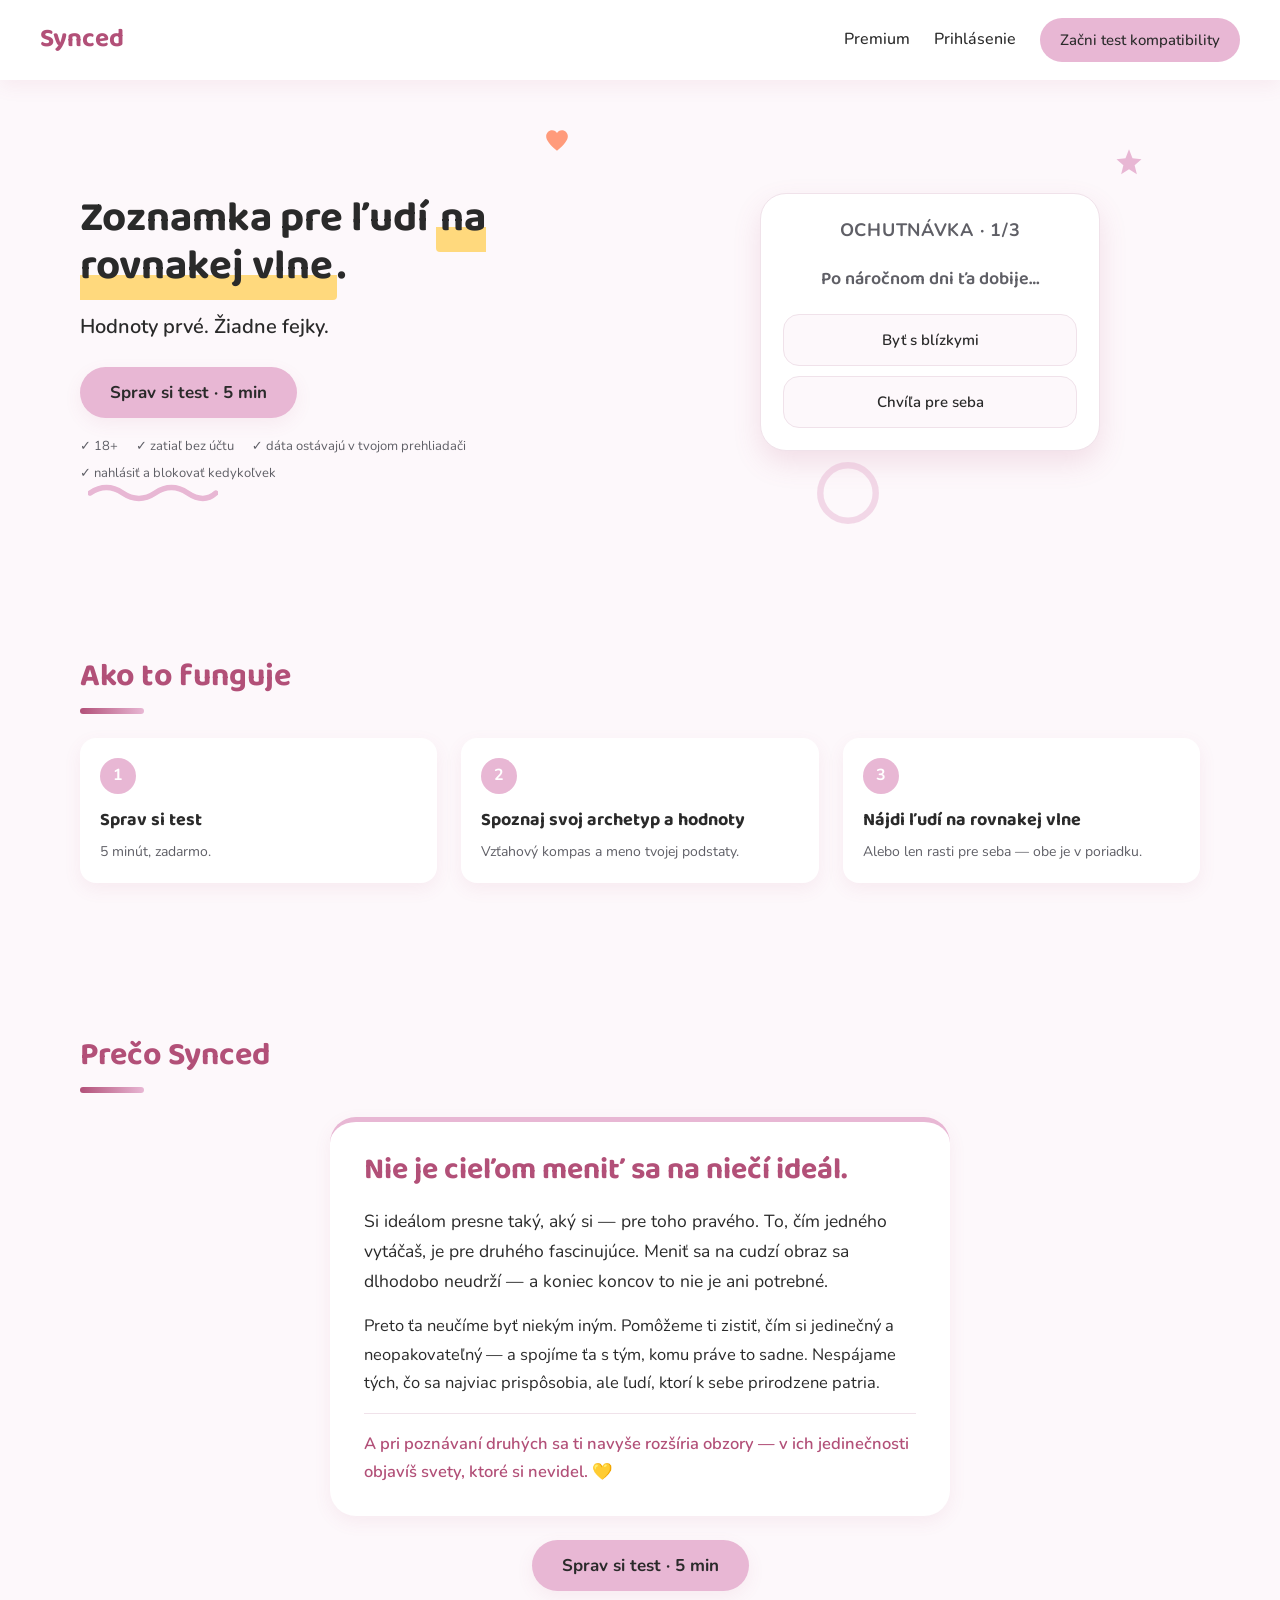
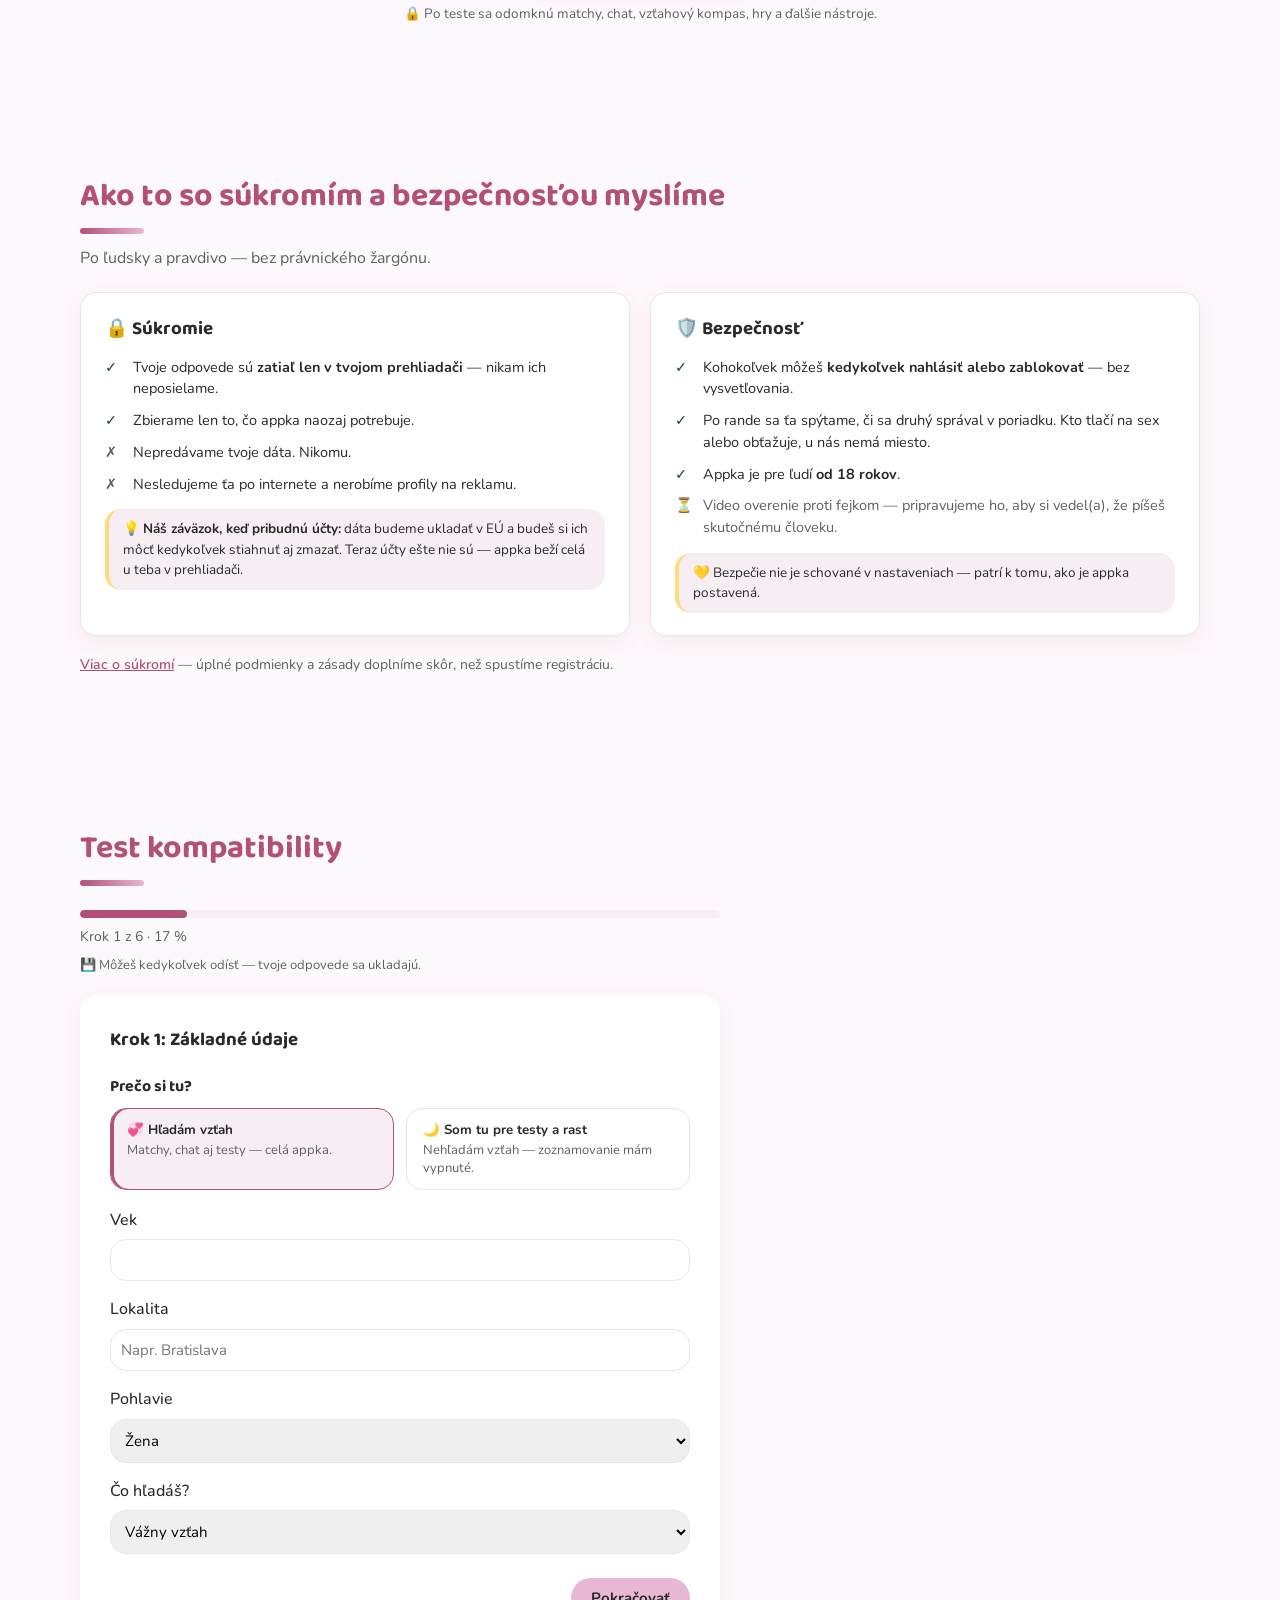
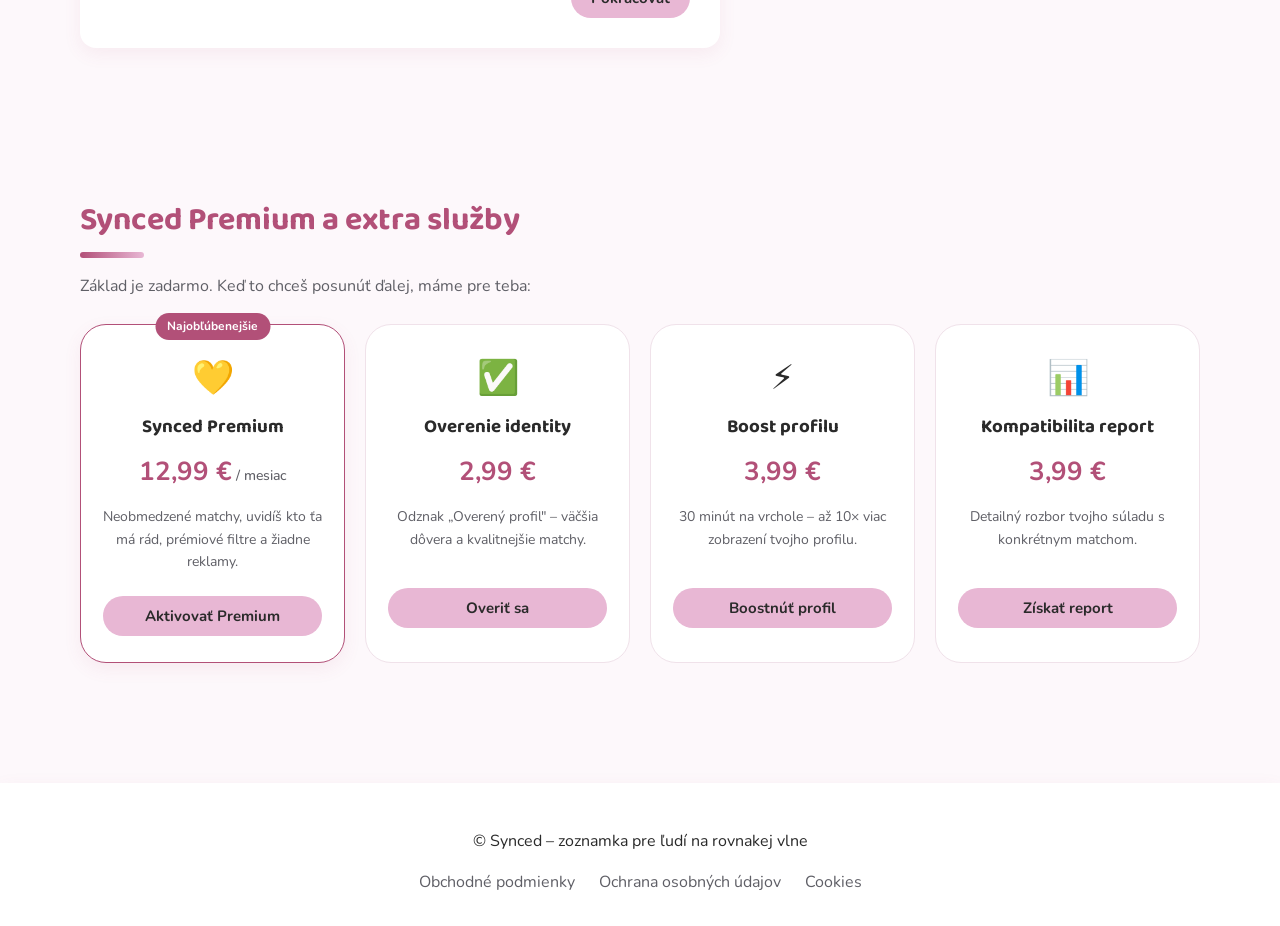
==== commit 8c404e49: "Manifest v Preco Synced: jedinecnost a prirodzene spojenie Cisto textova a vizualna zmena. Logika, d" ====
--- a/index.html
+++ b/index.html
@@ -108,23 +108,22 @@
       </div>
     </section>
 
-    <!-- PREČO SYNCED – krátko, pre nového návštevníka -->
+    <!-- PREČO SYNCED – manifest, srdce landingu (len text, stojí sám) -->
     <section id="why-synced" class="section section--tight" data-before-test>
       <h2>Prečo Synced</h2>
-      <div class="steps steps--compact">
-        <div class="step">
-          <h3>💛 Hodnoty prvé</h3>
-          <p>Najprv to, čo je pre teba dôležité — až potom všetko ostatné.</p>
-        </div>
-        <div class="step">
-          <h3>🚫 Žiadne tvrdé čísla</h3>
-          <p>Nikoho neznámkujeme percentami. Ukazujeme, čo vás spája.</p>
-        </div>
-        <div class="step">
-          <h3>🛡️ Bezpečne</h3>
-          <p>Overenie videom, nahlásiť či blokovať vieš kedykoľvek.</p>
-        </div>
-      </div>
+
+      <div class="manifest">
+        <h3 class="manifest__claim">Nie je cieľom meniť sa na niečí ideál.</h3>
+        <p class="manifest__lead">Si ideálom presne taký, aký si — pre toho pravého.
+          To, čím jedného vytáčaš, je pre druhého fascinujúce. Meniť sa na cudzí
+          obraz sa dlhodobo neudrží — a koniec koncov to nie je ani potrebné.</p>
+        <p>Preto ťa neučíme byť niekým iným. Pomôžeme ti zistiť, čím si jedinečný
+          a neopakovateľný — a spojíme ťa s tým, komu práve to sadne. Nespájame
+          tých, čo sa najviac prispôsobia, ale ľudí, ktorí k sebe prirodzene patria.</p>
+        <p class="manifest__close">A pri poznávaní druhých sa ti navyše rozšíria
+          obzory — v ich jedinečnosti objavíš svety, ktoré si nevidel. 💛</p>
+      </div>
+
       <div class="why-cta">
         <button class="btn-primary btn-lg" data-scroll="#signup">Sprav si test · 5 min</button>
         <p class="locked-note" id="lockedNote">🔒 Po teste sa odomknú matchy, chat,
@@ -316,7 +315,52 @@
     <section id="dashboard" class="section">
       <h2>Tvoj rozcestník</h2>
       <p class="dash-lead">Všetko na jednom mieste — pokračuj tam, kde ťa to ťahá.</p>
-      <div class="dash-grid" id="dashGrid"><!-- naplní JS --></div>
+      <div class="dash-worlds" id="dashGrid"><!-- naplní JS: 3 svety s dlaždicami --></div>
+    </section>
+
+    <!-- 2d) ČO PRIPRAVUJEME – úprimný teaser vízie (až po teste) -->
+    <section id="upcoming" class="section section--tight">
+      <h2>Čo v Synced ešte len rozkvitne</h2>
+      <p class="dash-lead">Úprimne o tom, kam smerujeme — bez sľubov a bez dátumov.</p>
+
+      <div class="upcoming-grid">
+        <article class="upcoming-card">
+          <span class="upcoming-badge">⏳ Pripravujeme</span>
+          <h3>🔍 Hlbšie rozbory osobnosti</h3>
+          <p>Ako sa tvoj typ správa v konflikte, v láske a pod stresom — nie nálepky,
+            ale to, čo sa s tým dá robiť.</p>
+          <p class="upcoming-note">Bude to prémiová časť, keď pribudne.</p>
+        </article>
+
+        <article class="upcoming-card">
+          <span class="upcoming-badge upcoming-badge--vision">🌱 Vízia</span>
+          <h3>💞 Zoznamka založená na hodnotách</h3>
+          <p>Raz, keď na to bude všetko pripravené, sa odomkne zoznamovanie s ľuďmi
+            na rovnakej vlne — s dôrazom na hodnoty, pravdivosť a bezpečie.</p>
+          <p class="upcoming-note">Nesľubujeme termín. Spustíme to, až keď to bude
+            bezpečné a hotové.</p>
+        </article>
+
+        <article class="upcoming-card">
+          <span class="upcoming-badge upcoming-badge--vision">🌱 Vízia</span>
+          <h3>🤝 Komunita a spoločné výzvy</h3>
+          <p>Miesto, kde sa dá rásť spolu — malé výzvy, zdieľané témy a ľudia,
+            ktorí idú podobným smerom.</p>
+          <p class="upcoming-note">Zatiaľ len premýšľame nahlas.</p>
+        </article>
+      </div>
+
+      <div class="upcoming-cta">
+        <button type="button" class="btn-secondary" id="upcomingNotify">
+          🔔 Chcem vedieť, keď to spustíme
+        </button>
+        <p class="upcoming-answer" id="upcomingAnswer" hidden>
+          Ďakujeme za záujem 💛 Zatiaľ <strong>nemáme kam si tvoj e-mail uložiť</strong> —
+          appka beží bez účtov aj bez servera a nechceme predstierať, že sme si niečo
+          poznačili. Kým pribudnú účty a newsletter, najistejšie je pridať si Synced
+          na plochu (v prehliadači „Inštalovať appku") alebo si stránku uložiť medzi záložky.
+        </p>
+      </div>
     </section>
 
     <!-- 3a) VZŤAHOVÝ KOMPAS (RT test) – hneď za rozcestníkom, nech je vidno -->
@@ -377,6 +421,10 @@
           <h3>Osobnostný profil</h3>
           <p id="profilePersonality">Typ: napr. „Empatický analytik"</p>
 
+          <h3>Záľuby a hudba</h3>
+          <!-- Nepovinné – spoločné body do rozhovoru (naplní JS) -->
+          <div id="interestsBox"></div>
+
           <h3>Meno podstaty</h3>
           <!-- Po výbere mena sem JS vykreslí pruh -->
           <div id="profileEssenceEntry">
@@ -424,6 +472,14 @@
           <div id="profileArchPref">
             <a class="vg-entry" href="#archetype-pref" data-scroll="#archetype-pref">
               🏰 Koho hľadám <span class="vg-entry__time">(2 min)</span>
+            </a>
+          </div>
+
+          <h3>Komunikačné polohy</h3>
+          <!-- Po dokončení egogramu sem JS vykreslí pruh -->
+          <div id="profileEgogram">
+            <a class="vg-entry" href="#egogram" data-scroll="#egogram">
+              🎭 Egogram <span class="vg-entry__time">(5 min)</span>
             </a>
           </div>
 
@@ -592,6 +648,36 @@
       <div class="vg-result" id="atResult" hidden></div>
     </section>
 
+    <!-- 4f2) EGOGRAM – ako vediem komunikáciu -->
+    <section id="egogram" class="section">
+      <h2>🎭 Egogram — ako vediem komunikáciu</h2>
+      <p class="vg-intro" id="egIntro"><!-- naplní JS z EGOGRAM.intro --></p>
+
+      <div class="rt-box">
+        <div id="egItems"><!-- 24 tvrdení naplní JS --></div>
+        <p class="rt-progress" id="egProgress"></p>
+        <button type="button" class="btn-primary" id="egConfirm" disabled>Vyhodnotiť</button>
+      </div>
+
+      <div class="vg-result" id="egResult" hidden></div>
+    </section>
+
+    <!-- 4g) SPÄTNÁ VÄZBA – ako ju dávať a prijímať -->
+    <section id="feedback-training" class="section">
+      <h2>🪞 Spätná väzba</h2>
+      <p class="vg-intro" id="fbIntro"><!-- naplní JS z FEEDBACK_TRAINING.intro --></p>
+
+      <div class="at-tiles" id="fbTiles"><!-- naplní JS --></div>
+      <div class="vg-play at-extra" id="fbPanel" hidden><!-- naplní JS --></div>
+    </section>
+
+    <!-- 4h) DVA BATOHY – objavný zážitok o pochopení druhých -->
+    <section id="two-bags" class="section">
+      <h2>🎒 Dva batohy</h2>
+      <p class="vg-intro" id="tbIntro"><!-- naplní JS z TWO_BAGS.intro --></p>
+      <div class="vg-play tb-box" id="tbStage"><!-- scény a záver naplní JS --></div>
+    </section>
+
     <!-- 5) CHAT -->
     <section id="chat" class="section">
       <h2>Chat</h2>
--- a/styles.css
+++ b/styles.css
@@ -338,6 +338,178 @@
 .privacy-more a { color: var(--primary-dark); font-weight: 600; }
 .privacy-more__note { color: var(--text-light); }
 
+/* Pripravujeme – karty vízie (jasne odlíšené od hotových funkcií) */
+.upcoming-grid {
+  display: grid;
+  grid-template-columns: repeat(auto-fill, minmax(280px, 1fr));
+  gap: 16px;
+}
+.upcoming-card {
+  background: var(--c-surface);
+  border: 1px dashed var(--primary);   /* prerušovaný rám = ešte to nie je */
+  border-radius: var(--radius);
+  padding: 18px;
+}
+.upcoming-card h3 { margin: 10px 0 6px; font-size: 18px; }
+.upcoming-card p { margin: 0 0 8px; font-size: 14px; color: var(--text-light); }
+.upcoming-note {
+  margin: 0 !important;
+  font-size: 13px !important;
+  font-style: italic;
+}
+.upcoming-badge {
+  display: inline-block;
+  background: var(--c-highlight);      /* rola: jemný dôraz, nie „hotové" */
+  color: #5c4708;
+  border-radius: 999px;
+  padding: 3px 12px;
+  font-size: 12px;
+  font-weight: 700;
+  white-space: nowrap;
+}
+.upcoming-badge--vision { background: var(--accent); color: var(--primary-dark); }
+
+.upcoming-cta { margin-top: 20px; }
+.upcoming-answer {
+  margin: 12px 0 0;
+  max-width: 640px;
+  background: var(--accent);
+  border-radius: var(--radius);
+  padding: 12px 16px;
+  font-size: 14px;
+  color: var(--text-light);
+}
+
+@media (max-width: 700px) {
+  .upcoming-grid { grid-template-columns: 1fr; }
+}
+
+/* Záľuby a hudba – chips + voľný text */
+.interests-note { font-size: 13.5px; color: var(--text-light); margin: 0 0 12px; }
+.interests-label {
+  margin: 14px 0 6px;
+  font-weight: 700;
+  font-family: "Baloo 2", sans-serif;
+}
+.interests-chips { margin-bottom: 10px; }
+.interests-add { display: flex; gap: 8px; flex-wrap: wrap; margin-bottom: 4px; }
+.interests-add input {
+  flex: 1 1 200px;
+  min-width: 0;
+  padding: 8px 14px;
+  border: 1px solid var(--border);
+  border-radius: 999px;
+  font-family: inherit;
+  font-size: 14px;
+}
+.interests-artists { display: block; font-size: 14px; margin-top: 10px; }
+.interests-artists input {
+  display: block;
+  width: 100%;
+  box-sizing: border-box;
+  margin-top: 6px;
+  padding: 10px 14px;
+  border: 1px solid var(--border);
+  border-radius: var(--radius);
+  font-family: inherit;
+  font-size: 14px;
+}
+
+/* Iskra v karte matchu – spoločné body (nikdy %) */
+.match-interests {
+  margin: 8px 0 0;
+  font-size: 14px;
+  color: var(--primary-dark);
+  background: var(--accent);
+  border-radius: var(--radius);
+  padding: 8px 12px;
+}
+
+/* ------------------------------
+   14. SPÄTNÁ VÄZBA + ASERTÍVNE PRÁVA
+------------------------------ */
+
+.fb-card { font-size: 15px; line-height: 1.65; }
+.fb-card strong { color: var(--primary-dark); }
+.fb-question { font-weight: 600; margin: 4px 0 10px; }
+
+/* Joharyho okno – diagram 2×2 */
+.fb-johari {
+  display: block;
+  width: 100%;
+  max-width: 420px;
+  height: auto;
+  margin: 8px auto 16px;
+}
+.fb-johari__label {
+  font-family: "Baloo 2", sans-serif;
+  font-size: 15px;
+  font-weight: 600;
+  fill: var(--text);
+}
+.fb-johari__sub { font-size: 11px; fill: var(--text-light); }
+.fb-johari__axis { font-size: 10.5px; fill: var(--text-light); }
+
+/* Pravidlá – dva stĺpce */
+.fb-rules { display: grid; grid-template-columns: 1fr 1fr; gap: 20px; }
+.fb-rules__col {
+  background: var(--bg);
+  border: 1px solid var(--border);
+  border-radius: var(--radius);
+  padding: 16px;
+}
+.fb-rules__col h4 { margin: 0 0 10px; color: var(--primary-dark); }
+.fb-rules__list { list-style: none; margin: 0; padding: 0; }
+.fb-rules__list li { margin-bottom: 12px; font-size: 14px; }
+.fb-rules__list li:last-child { margin-bottom: 0; }
+.fb-rules__list strong { display: block; }
+.fb-rules__list span { color: var(--text-light); }
+
+.fb-model {
+  background: var(--c-surface);
+  border-left: 4px solid var(--c-success);   /* rola: takto to má vyzerať */
+  border-radius: var(--radius);
+  padding: 10px 14px;
+  margin: 10px 0;
+}
+.fb-reflection { padding-left: 20px; }
+.fb-reflection li { margin-bottom: 10px; font-size: 15px; }
+
+/* 10 asertívnych práv */
+.at-rights-frame {
+  background: var(--accent);
+  border-left: 4px solid var(--c-highlight);   /* rola: jemný dôraz */
+  border-radius: var(--radius);
+  padding: 12px 16px;
+  font-weight: 600;
+  margin: 0 0 16px;
+}
+.at-rights {
+  display: grid;
+  grid-template-columns: repeat(auto-fill, minmax(280px, 1fr));
+  gap: 14px;
+  padding-left: 20px;
+  margin: 0 0 14px;
+}
+.at-rights li {
+  background: var(--bg);
+  border: 1px solid var(--border);
+  border-radius: var(--radius);
+  padding: 12px 14px;
+}
+.at-rights__right { margin: 0 0 4px; font-weight: 700; }
+.at-rights__why { margin: 0 0 6px; font-size: 13.5px; color: var(--text-light); }
+.at-rights__mutual {
+  margin: 0;
+  font-size: 13.5px;
+  color: var(--primary-dark);
+}
+
+@media (max-width: 700px) {
+  .fb-rules { grid-template-columns: 1fr; }
+  .at-rights { grid-template-columns: 1fr; }
+}
+
 /* Ulož a pokračuj – ponuka nadviazať na rozrobený test */
 .resume-card {
   display: flex;
@@ -447,6 +619,43 @@
 .steps--compact .step { padding: 20px; }
 .steps--compact .step h3 { font-size: 18px; margin: 6px 0; }
 .steps--compact .step p { margin: 0; font-size: 14px; color: var(--text-light); }
+/* Manifest – tvár appky, preto dýcha a stojí sám */
+.manifest {
+  max-width: 62ch;
+  margin: 8px auto 0;
+  padding: 30px 34px;
+  background: var(--c-surface);
+  border-radius: var(--radius-lg);
+  box-shadow: var(--shadow);
+  border-top: 5px solid var(--c-primary);
+}
+.manifest__claim {
+  margin: 0 0 18px;
+  font-size: 30px;
+  line-height: 1.25;
+  color: var(--primary-dark);
+}
+.manifest p {
+  margin: 0 0 16px;
+  font-size: 16.5px;
+  line-height: 1.7;
+}
+.manifest p:last-child { margin-bottom: 0; }
+.manifest__lead { font-size: 17.5px !important; }
+.manifest__close {
+  padding-top: 16px;
+  border-top: 1px solid var(--border);
+  color: var(--primary-dark);
+  font-weight: 600;
+}
+
+@media (max-width: 640px) {
+  .manifest { padding: 22px 20px; }
+  .manifest__claim { font-size: 24px; }
+  .manifest p { font-size: 15.5px; }
+  .manifest__lead { font-size: 16.5px !important; }
+}
+
 .why-cta { margin-top: 24px; text-align: center; }
 .locked-note {
   margin: 12px 0 0;
@@ -1879,6 +2088,33 @@
 }
 .arch-avatar--erb .arch-icon { display: block; width: 62%; height: 62%; }
 
+/* Príbeh archetypu – oslava, vždy viditeľná */
+.arch-story {
+  margin: 10px 0 0;
+  font-size: 15px;
+  line-height: 1.65;
+  border-left: 3px solid var(--c-primary);
+  padding-left: 14px;
+}
+
+/* Rastová hrana – dobrovoľná, nikdy sa neotvorí sama */
+.arch-growth { margin-top: 12px; }
+.arch-growth__btn { font-size: 14px; }
+.arch-growth__body {
+  margin-top: 10px;
+  background: var(--bg-light);
+  border-left: 4px solid var(--c-highlight);   /* rola: jemný dôraz, nie výčitka */
+  border-radius: var(--radius);
+  padding: 12px 16px;
+}
+.arch-growth__text { margin: 0; font-size: 14.5px; line-height: 1.6; }
+.arch-growth__note {
+  margin: 10px 0 0;
+  font-size: 13.5px;
+  color: var(--text-light);
+  font-style: italic;
+}
+
 /* Prepínač ♂/♀ pri vlastnom archetype */
 .arch-toggle { display: inline-flex; gap: 6px; margin-top: 10px; }
 .arch-toggle button {
@@ -1901,6 +2137,16 @@
 
 @media (max-width: 700px) {
   .arch-avatar--lg { width: 88px; height: 88px; }
+  /* na mobile nech má príbeh celú šírku, nie úzky stĺpec vedľa avatara */
+  .rt-archetype { flex-direction: column; align-items: center; text-align: center; }
+  .arch-story {
+    border-left: 0;
+    border-top: 3px solid var(--c-primary);
+    padding: 12px 0 0;
+    text-align: left;
+  }
+  .arch-growth__body { text-align: left; }
+  .arch-growth__btn { width: 100%; }
 }
 
 /* Archetypový riadok v karte matchu s malým avatarom */
@@ -1945,6 +2191,35 @@
   display: grid;
   grid-template-columns: repeat(auto-fill, minmax(280px, 1fr));
   gap: 16px;
+}
+
+/* Tri svety rozcestníka – nadpis + jeden riadok úvodu + dlaždice */
+.dash-worlds { display: flex; flex-direction: column; gap: 34px; }
+
+.dash-world__title {
+  margin: 0 0 4px;
+  font-size: 22px;
+  color: var(--primary-dark);
+}
+.dash-world__lead {
+  margin: 0 0 14px;
+  max-width: 70ch;
+  font-size: 14.5px;
+  color: var(--text-light);
+  line-height: 1.55;
+}
+/* jemné odlíšenie sveta – ľavý pás v značkovej ružovej */
+.dash-world {
+  border-left: 4px solid var(--c-primary);
+  padding-left: 18px;
+}
+.dash-world--dating { border-left-color: var(--c-primary-dark); }
+
+@media (max-width: 700px) {
+  .dash-worlds { gap: 26px; }
+  .dash-world { border-left: 0; padding-left: 0; border-top: 3px solid var(--c-primary); padding-top: 14px; }
+  .dash-world--dating { border-top-color: var(--c-primary-dark); }
+  .dash-world__title { font-size: 19px; }
 }
 .dash-tile {
   display: flex;
@@ -2066,6 +2341,135 @@
   .mode-option { flex: 1 1 100%; }
 }
 
+/* ------------------------------
+   15. DVA BATOHY – objavný zážitok
+------------------------------ */
+
+.tb-box { max-width: 720px; }
+
+.tb-situacia {
+  font-size: 16.5px;
+  line-height: 1.6;
+  margin: 0 0 14px;
+  padding-left: 14px;
+  border-left: 3px solid var(--c-primary);
+}
+.tb-question { margin: 0 0 12px; font-weight: 700; }
+
+/* Otvorená (tretia) možnosť sa po výbere len jemne zvýrazní */
+.tb-opt.is-open { box-shadow: inset 4px 0 0 var(--c-highlight); }
+
+.tb-ack { margin: 0 0 12px; font-size: 14.5px; }
+.tb-bag {
+  display: flex;
+  gap: 12px;
+  align-items: flex-start;
+  background: var(--c-surface);
+  border: 1px solid var(--border);
+  border-radius: var(--radius);
+  padding: 14px 16px;
+  margin-bottom: 12px;
+}
+.tb-bag__icon { font-size: 26px; line-height: 1; flex-shrink: 0; }
+.tb-bag__text { margin: 0; font-size: 15px; line-height: 1.6; }
+.tb-reflect {
+  margin: 0 0 14px;
+  font-weight: 600;
+  color: var(--primary-dark);
+}
+
+.tb-medzikrok, .tb-echo, .tb-obrat, .tb-pointa {
+  font-size: 15.5px;
+  line-height: 1.65;
+  margin: 0 0 16px;
+}
+.tb-zaver-otazka {
+  font-family: "Baloo 2", sans-serif;
+  font-size: 22px;
+  font-weight: 600;
+  color: var(--primary-dark);
+  margin: 8px 0 6px;
+}
+.tb-hint { margin: 0 0 16px; font-size: 13.5px; color: var(--text-light); }
+.tb-pointa {
+  background: var(--accent);
+  border-radius: var(--radius);
+  padding: 16px 18px;
+}
+.tb-links { display: flex; gap: 10px; flex-wrap: wrap; margin-bottom: 12px; }
+.tb-links .btn-secondary { text-decoration: none; display: inline-flex; align-items: center; }
+.tb-again {
+  border: 0;
+  background: none;
+  padding: 0;
+  font: inherit;
+  font-size: 13.5px;
+  color: var(--primary-dark);
+  text-decoration: underline;
+  cursor: pointer;
+}
+
+@media (max-width: 640px) {
+  .tb-links .btn-secondary { width: 100%; justify-content: center; }
+  .tb-zaver-otazka { font-size: 19px; }
+}
+
+/* ------------------------------
+   14. EGOGRAM – komunikačné polohy
+------------------------------ */
+
+.eg-mix { display: flex; flex-direction: column; gap: 18px; margin: 16px 0 24px; }
+
+.eg-pole {
+  background: var(--bg);
+  border: 1px solid var(--border);
+  border-radius: var(--radius);
+  padding: 14px 16px;
+}
+.eg-pole .bar-row { margin-bottom: 6px; }
+.eg-pole__tag {
+  margin: 0 0 6px;
+  font-size: 13px;
+  font-style: italic;
+  color: var(--primary-dark);
+}
+.eg-pole__desc { margin: 0; font-size: 14px; color: var(--text-light); line-height: 1.55; }
+
+/* Každá poloha má vlastný odtieň značkovej ružovej – nie hodnotenie */
+.eg-fill--KR { background: var(--primary-dark); }
+.eg-fill--SR { background: #c96f95; }
+.eg-fill--DO { background: #d98cae; }
+.eg-fill--SD { background: #e8a8c6; }
+.eg-fill--PD { background: #efbdd5; }
+.eg-fill--RD { background: #d67ea3; }
+
+.eg-complements {
+  background: var(--accent);
+  border-radius: var(--radius);
+  padding: 14px 18px;
+  margin-bottom: 16px;
+}
+.eg-complements h4 { margin: 0 0 8px; }
+.eg-complements ul { margin: 0; padding-left: 20px; }
+.eg-complements li { margin-bottom: 6px; font-size: 14px; }
+.eg-complements__note {
+  margin: 8px 0 0;
+  font-size: 13px;
+  color: var(--text-light);
+}
+
+/* Na mobile je 110 px na názov polohy málo – názov ide nad pruh */
+@media (max-width: 560px) {
+  .eg-pole .bar-row {
+    grid-template-columns: 1fr 44px;
+    grid-template-areas: 'label label' 'bar val';
+    gap: 4px 8px;
+  }
+  .eg-pole .bar-row__label { grid-area: label; font-weight: 600; }
+  .eg-pole .bar { grid-area: bar; }
+  .eg-pole .bar-row__val { grid-area: val; }
+}
+
 /* Prístupnosť: rešpektuj obmedzený pohyb */
 @media (prefers-reduced-motion: reduce) {
   *, *::before, *::after {
